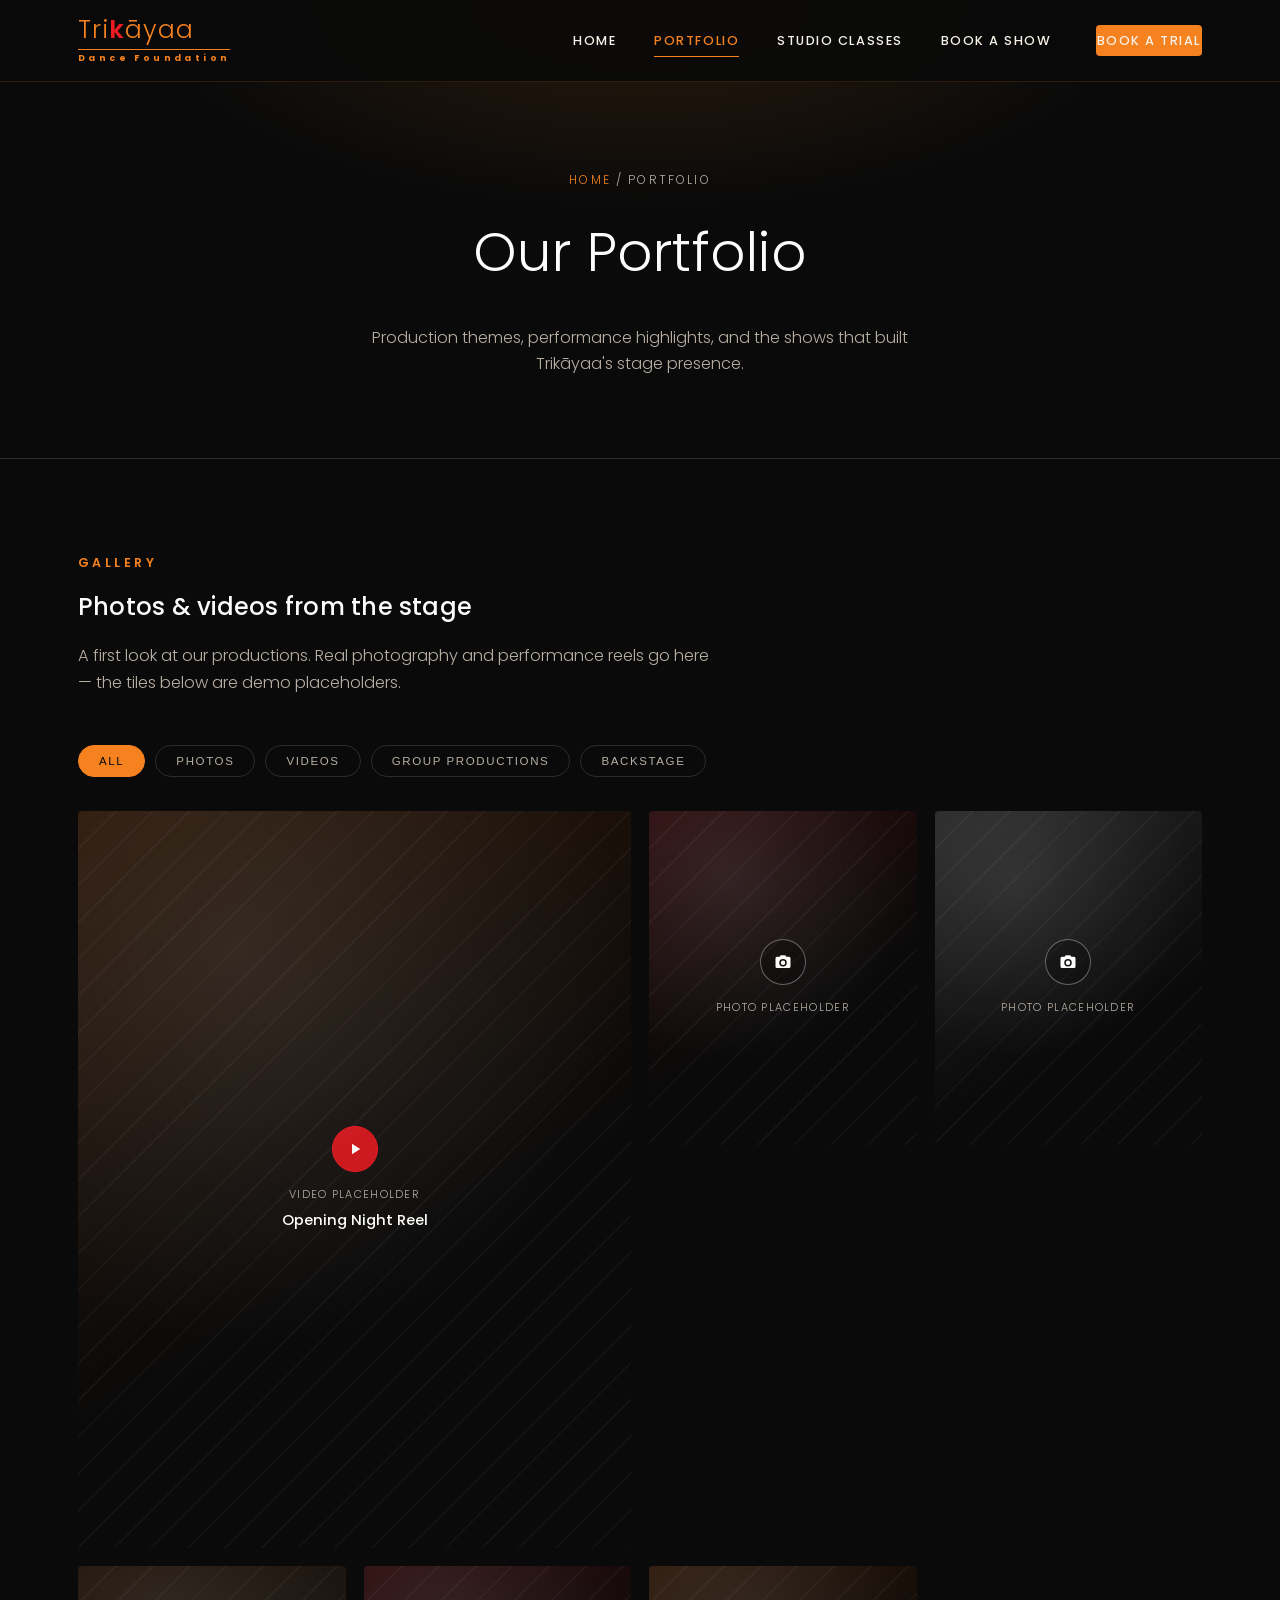
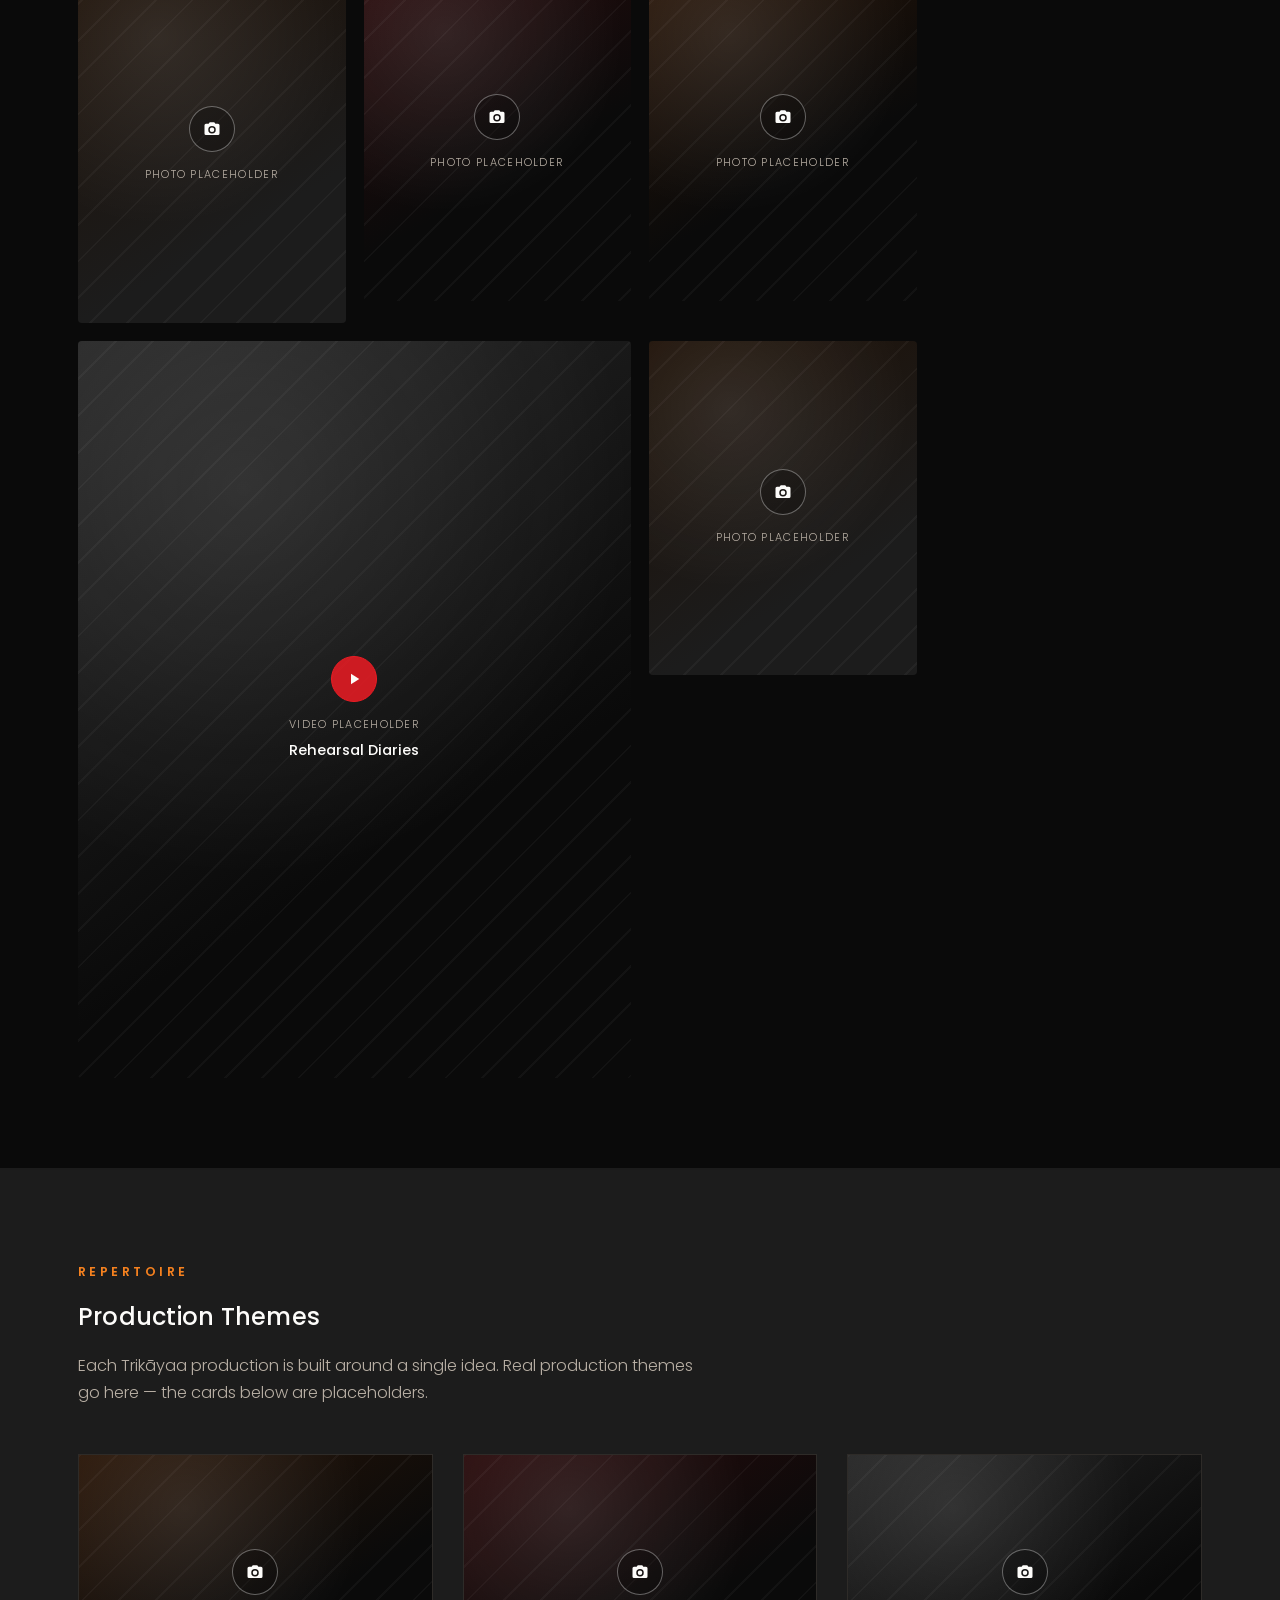
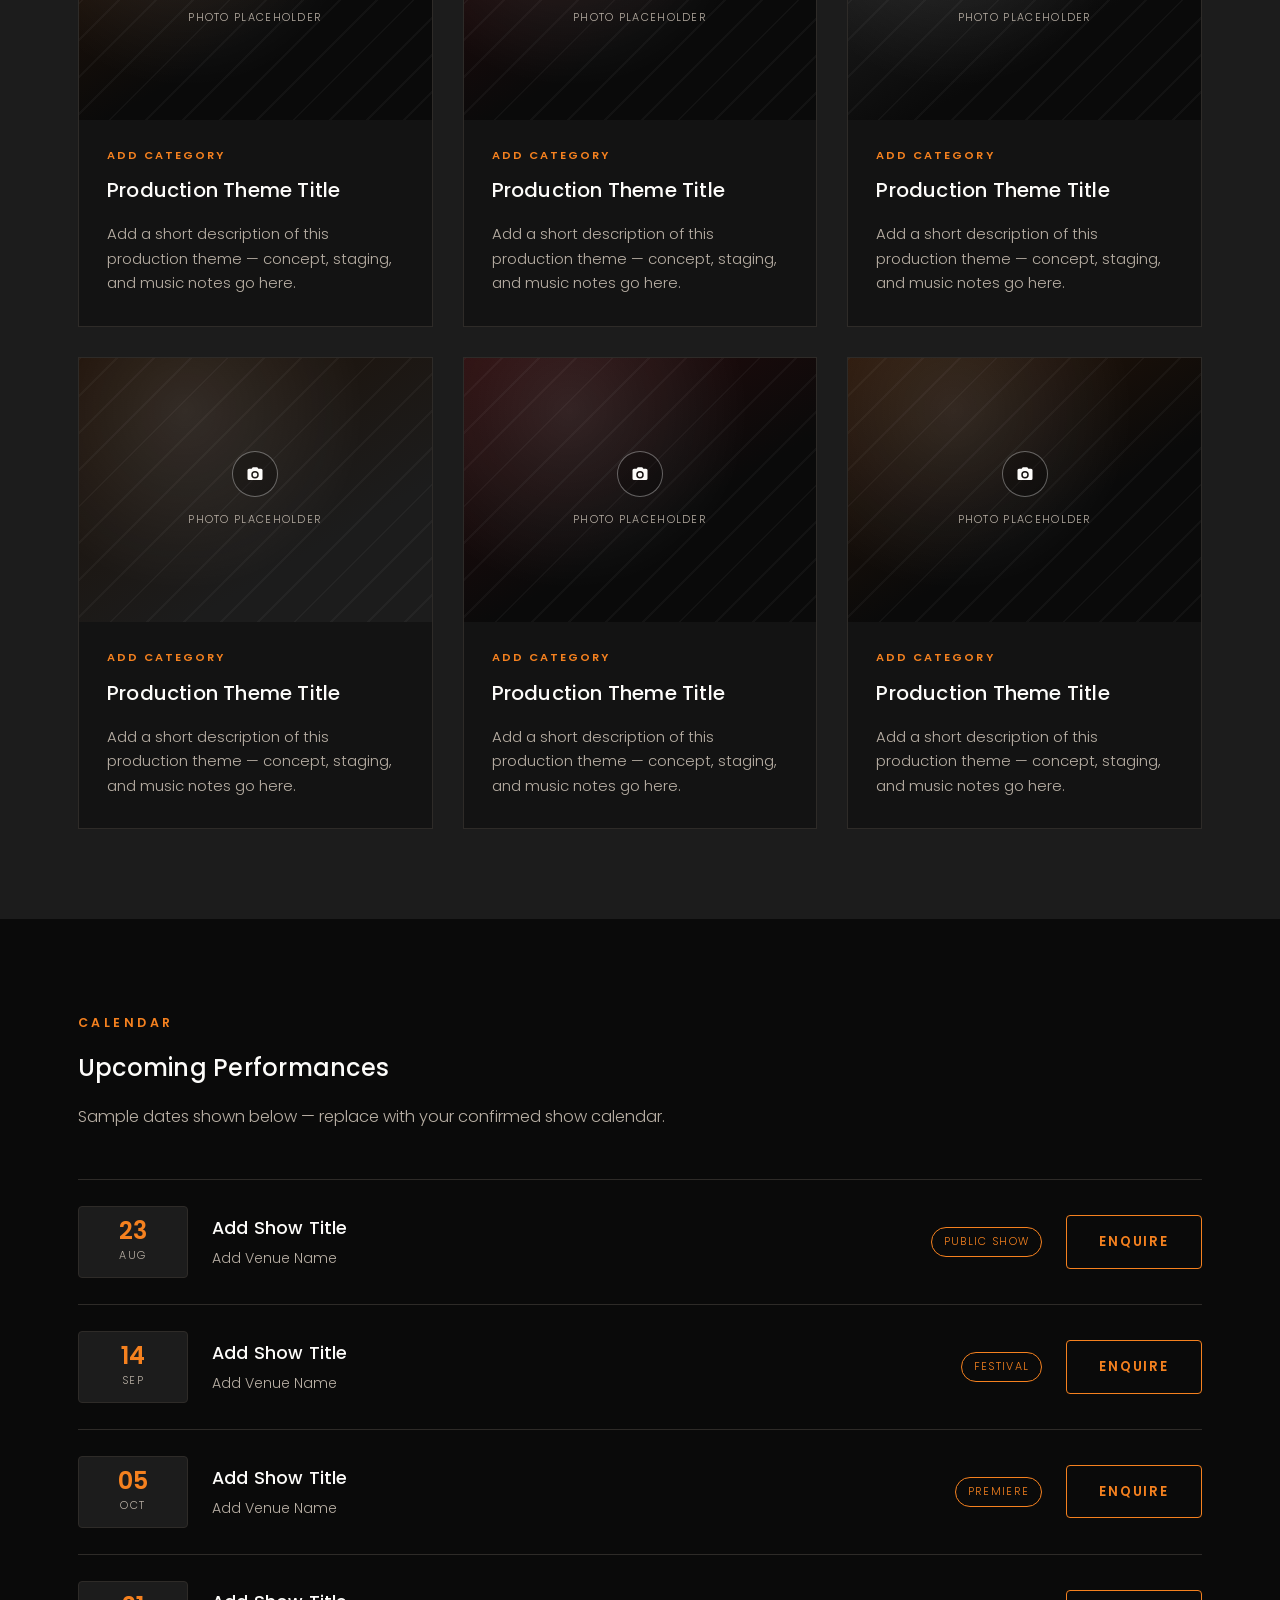
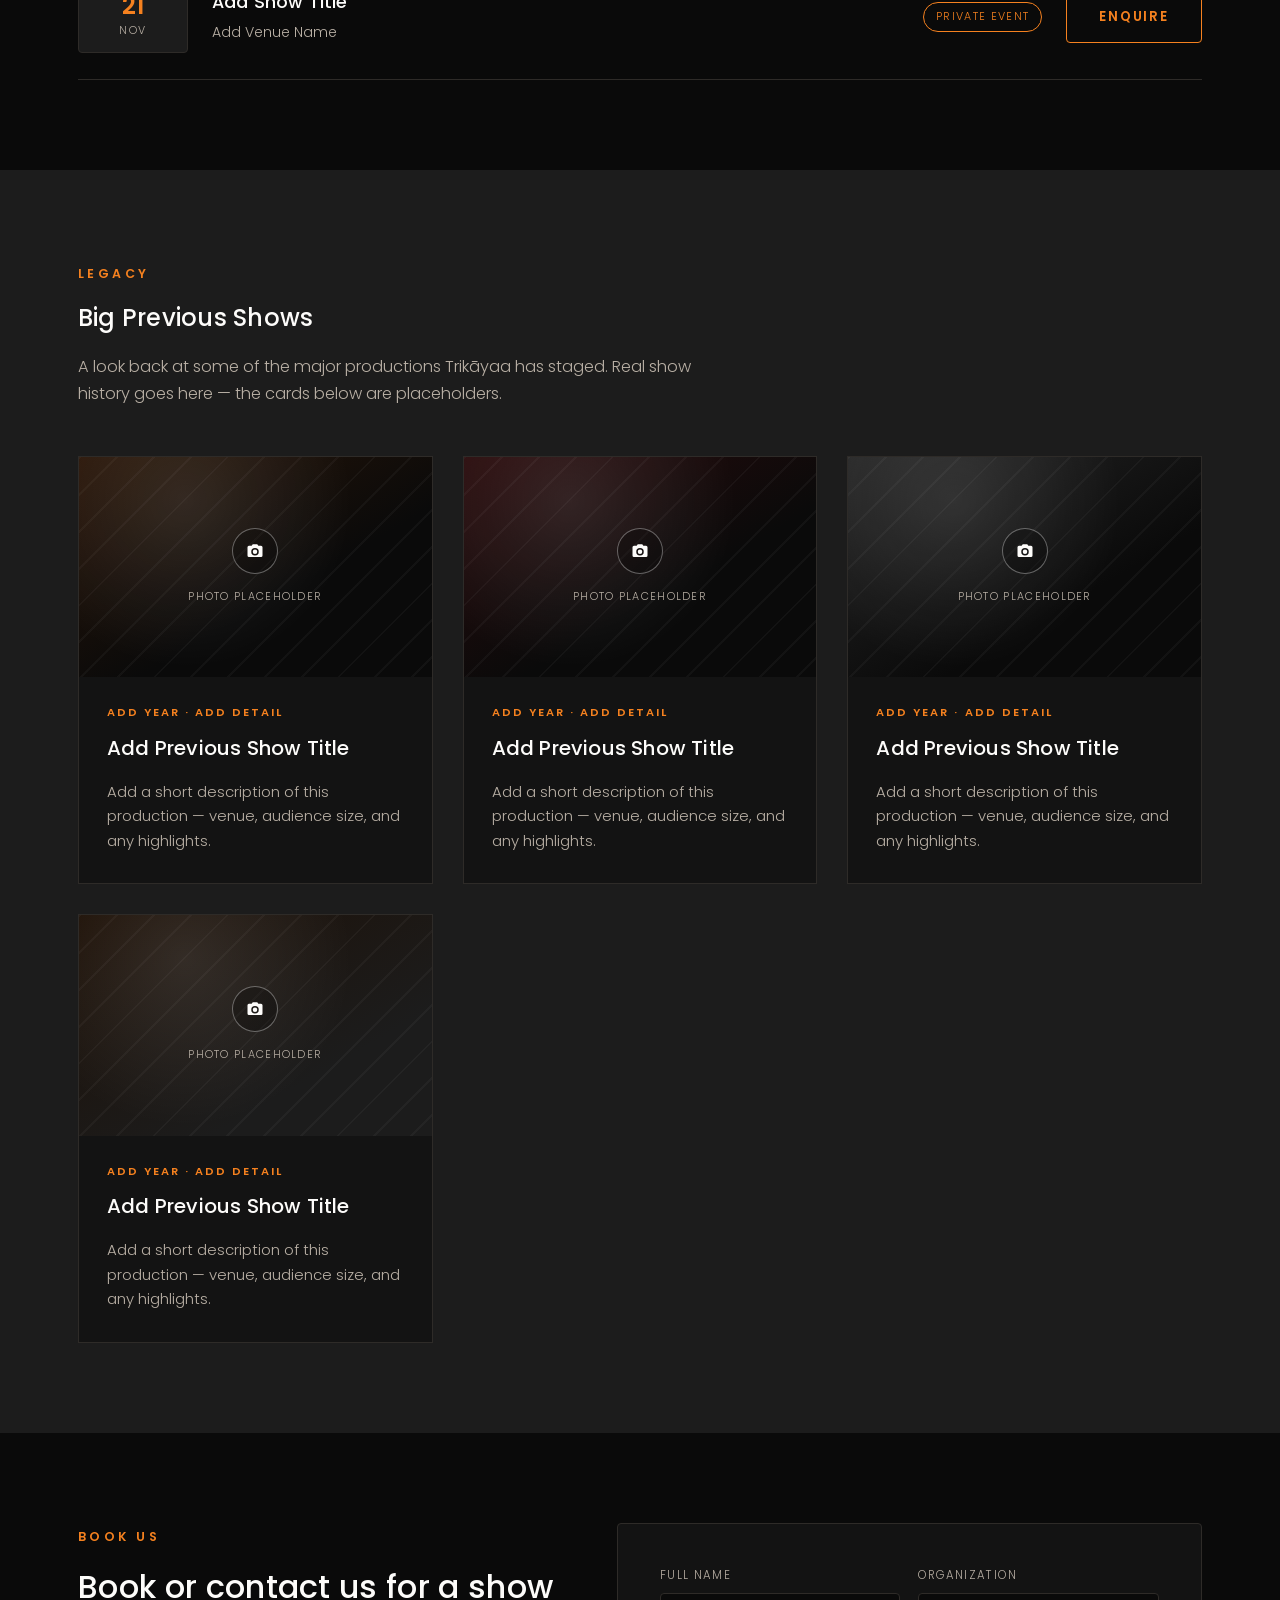
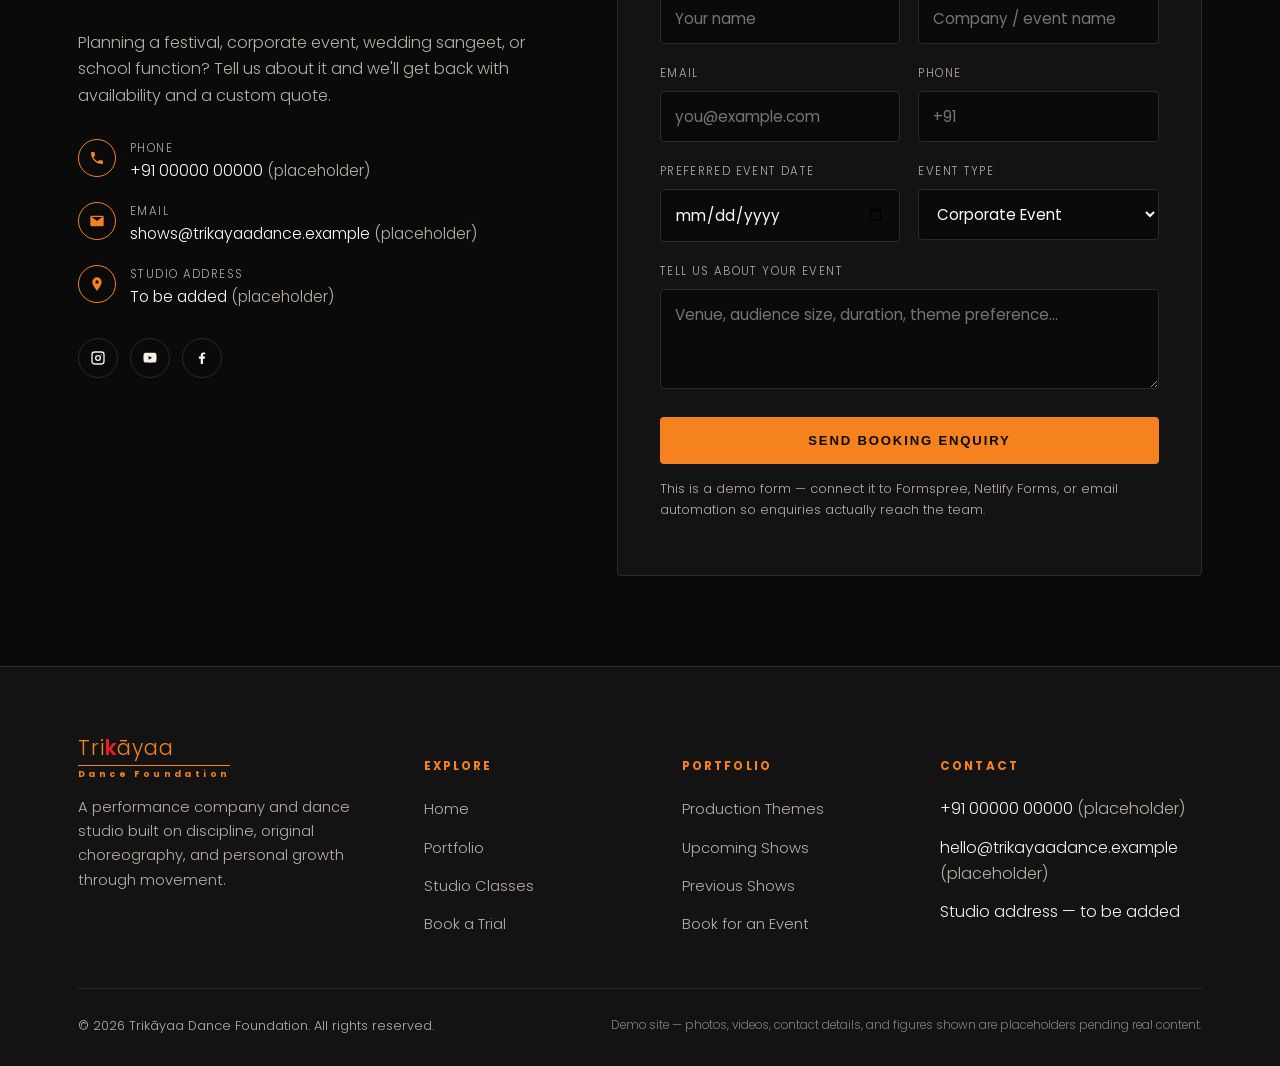
==== portfolio.html @ bf86a916 "Initial commit: Trikayaa Dance Foundation website Static site with Home, Portfolio, and Studio Class" ====
<!DOCTYPE html>
<html lang="en">
<head>
<meta charset="UTF-8">
<meta name="viewport" content="width=device-width, initial-scale=1.0">
<title>Portfolio | Trikāyaa Dance Foundation</title>
<meta name="description" content="Explore Trikāyaa Dance Foundation's production themes, upcoming performances, previous shows, and book us for your next event.">
<link rel="icon" type="image/svg+xml" href="assets/favicon.svg">
<link rel="preconnect" href="https://fonts.googleapis.com">
<link href="https://fonts.googleapis.com/css2?family=Poppins:wght@300;400;500;600;700&display=swap" rel="stylesheet">
<link rel="stylesheet" href="css/style.css">
</head>
<body>

<header class="site-header">
  <div class="container">
    <a href="index.html" class="logo">
      <span class="logo-mark">Tri<b>k</b>āyaa</span>
      <span class="logo-sub">Dance Foundation</span>
    </a>
    <nav class="nav-links">
      <a href="index.html">Home</a>
      <a href="portfolio.html" class="active">Portfolio</a>
      <a href="studio.html">Studio Classes</a>
      <a href="portfolio.html#book-show">Book a Show</a>
      <a href="studio.html#trial" class="btn btn-primary">Book a Trial</a>
    </nav>
    <button class="nav-toggle" aria-label="Toggle menu"><span></span><span></span><span></span></button>
  </div>
</header>

<section class="page-banner">
  <div class="container">
    <div class="breadcrumb"><a href="index.html">Home</a> / Portfolio</div>
    <h1>Our Portfolio</h1>
    <p>Production themes, performance highlights, and the shows that built Trikāyaa's stage presence.</p>
  </div>
</section>

<section class="bg-black" id="gallery">
  <div class="container">
    <div class="section-head reveal">
      <span class="eyebrow">Gallery</span>
      <h2>Photos &amp; videos from the stage</h2>
      <p>A first look at our productions. Real photography and performance reels go here — the tiles below are demo placeholders.</p>
    </div>
    <div class="filter-bar" data-filter-target="#gallery-grid .placeholder">
      <button class="filter-btn active" data-filter="all">All</button>
      <button class="filter-btn" data-filter="photo">Photos</button>
      <button class="filter-btn" data-filter="video">Videos</button>
      <button class="filter-btn" data-filter="group">Group Productions</button>
      <button class="filter-btn" data-filter="backstage">Backstage</button>
    </div>
    <div class="media-grid" id="gallery-grid">
      <div class="placeholder tone-orange wide video" data-category="video" data-lightbox data-title="Opening Night Reel — 2025">
        <div class="ph-content">
          <div class="ph-icon"><svg viewBox="0 0 24 24"><path d="M8 5v14l11-7z"/></svg></div>
          <div class="ph-label">Video Placeholder</div>
          <div class="ph-title">Opening Night Reel</div>
        </div>
      </div>
      <div class="placeholder tone-red" data-category="group" data-lightbox data-title="Ensemble Formation — Group Production">
        <div class="ph-content">
          <div class="ph-icon"><svg viewBox="0 0 24 24"><path d="M9 3l-1.5 2H4a2 2 0 00-2 2v11a2 2 0 002 2h16a2 2 0 002-2V7a2 2 0 00-2-2h-3.5L15 3H9zm3 5a5 5 0 110 10 5 5 0 010-10zm0 2a3 3 0 100 6 3 3 0 000-6z"/></svg></div>
          <div class="ph-label">Photo Placeholder</div>
        </div>
      </div>
      <div class="placeholder tone-charcoal" data-category="photo" data-lightbox data-title="Solo Feature — Varnam Excerpt">
        <div class="ph-content">
          <div class="ph-icon"><svg viewBox="0 0 24 24"><path d="M9 3l-1.5 2H4a2 2 0 00-2 2v11a2 2 0 002 2h16a2 2 0 002-2V7a2 2 0 00-2-2h-3.5L15 3H9zm3 5a5 5 0 110 10 5 5 0 010-10zm0 2a3 3 0 100 6 3 3 0 000-6z"/></svg></div>
          <div class="ph-label">Photo Placeholder</div>
        </div>
      </div>
      <div class="placeholder tone-orange2" data-category="backstage" data-lightbox data-title="Backstage — Costume Fitting">
        <div class="ph-content">
          <div class="ph-icon"><svg viewBox="0 0 24 24"><path d="M9 3l-1.5 2H4a2 2 0 00-2 2v11a2 2 0 002 2h16a2 2 0 002-2V7a2 2 0 00-2-2h-3.5L15 3H9zm3 5a5 5 0 110 10 5 5 0 010-10zm0 2a3 3 0 100 6 3 3 0 000-6z"/></svg></div>
          <div class="ph-label">Photo Placeholder</div>
        </div>
      </div>
      <div class="placeholder tone-red" data-category="photo" data-lightbox data-title="Duet — Jatiswaram Excerpt">
        <div class="ph-content">
          <div class="ph-icon"><svg viewBox="0 0 24 24"><path d="M9 3l-1.5 2H4a2 2 0 00-2 2v11a2 2 0 002 2h16a2 2 0 002-2V7a2 2 0 00-2-2h-3.5L15 3H9zm3 5a5 5 0 110 10 5 5 0 010-10zm0 2a3 3 0 100 6 3 3 0 000-6z"/></svg></div>
          <div class="ph-label">Photo Placeholder</div>
        </div>
      </div>
      <div class="placeholder tone-orange" data-category="group" data-lightbox data-title="Finale — Full Cast">
        <div class="ph-content">
          <div class="ph-icon"><svg viewBox="0 0 24 24"><path d="M9 3l-1.5 2H4a2 2 0 00-2 2v11a2 2 0 002 2h16a2 2 0 002-2V7a2 2 0 00-2-2h-3.5L15 3H9zm3 5a5 5 0 110 10 5 5 0 010-10zm0 2a3 3 0 100 6 3 3 0 000-6z"/></svg></div>
          <div class="ph-label">Photo Placeholder</div>
        </div>
      </div>
      <div class="placeholder tone-charcoal wide video" data-category="video" data-lightbox data-title="Rehearsal Diaries — Behind the Scenes">
        <div class="ph-content">
          <div class="ph-icon"><svg viewBox="0 0 24 24"><path d="M8 5v14l11-7z"/></svg></div>
          <div class="ph-label">Video Placeholder</div>
          <div class="ph-title">Rehearsal Diaries</div>
        </div>
      </div>
      <div class="placeholder tone-orange2" data-category="photo" data-lightbox data-title="Costume Detail — Production Design">
        <div class="ph-content">
          <div class="ph-icon"><svg viewBox="0 0 24 24"><path d="M9 3l-1.5 2H4a2 2 0 00-2 2v11a2 2 0 002 2h16a2 2 0 002-2V7a2 2 0 00-2-2h-3.5L15 3H9zm3 5a5 5 0 110 10 5 5 0 010-10zm0 2a3 3 0 100 6 3 3 0 000-6z"/></svg></div>
          <div class="ph-label">Photo Placeholder</div>
        </div>
      </div>
    </div>
  </div>
</section>

<section class="bg-charcoal" id="themes">
  <div class="container">
    <div class="section-head reveal">
      <span class="eyebrow">Repertoire</span>
      <h2>Production Themes</h2>
      <p>Each Trikāyaa production is built around a single idea. Real production themes go here — the cards below are placeholders.</p>
    </div>
    <div class="card-grid">
      <div class="info-card reveal">
        <div class="placeholder tone-orange"><div class="ph-content"><div class="ph-icon"><svg viewBox="0 0 24 24"><path d="M9 3l-1.5 2H4a2 2 0 00-2 2v11a2 2 0 002 2h16a2 2 0 002-2V7a2 2 0 00-2-2h-3.5L15 3H9zm3 5a5 5 0 110 10 5 5 0 010-10zm0 2a3 3 0 100 6 3 3 0 000-6z"/></svg></div><div class="ph-label">Photo Placeholder</div></div></div>
        <div class="info-body">
          <span class="tag">Add Category</span>
          <h3>Production Theme Title</h3>
          <p>Add a short description of this production theme — concept, staging, and music notes go here.</p>
        </div>
      </div>
      <div class="info-card reveal">
        <div class="placeholder tone-red"><div class="ph-content"><div class="ph-icon"><svg viewBox="0 0 24 24"><path d="M9 3l-1.5 2H4a2 2 0 00-2 2v11a2 2 0 002 2h16a2 2 0 002-2V7a2 2 0 00-2-2h-3.5L15 3H9zm3 5a5 5 0 110 10 5 5 0 010-10zm0 2a3 3 0 100 6 3 3 0 000-6z"/></svg></div><div class="ph-label">Photo Placeholder</div></div></div>
        <div class="info-body">
          <span class="tag">Add Category</span>
          <h3>Production Theme Title</h3>
          <p>Add a short description of this production theme — concept, staging, and music notes go here.</p>
        </div>
      </div>
      <div class="info-card reveal">
        <div class="placeholder tone-charcoal"><div class="ph-content"><div class="ph-icon"><svg viewBox="0 0 24 24"><path d="M9 3l-1.5 2H4a2 2 0 00-2 2v11a2 2 0 002 2h16a2 2 0 002-2V7a2 2 0 00-2-2h-3.5L15 3H9zm3 5a5 5 0 110 10 5 5 0 010-10zm0 2a3 3 0 100 6 3 3 0 000-6z"/></svg></div><div class="ph-label">Photo Placeholder</div></div></div>
        <div class="info-body">
          <span class="tag">Add Category</span>
          <h3>Production Theme Title</h3>
          <p>Add a short description of this production theme — concept, staging, and music notes go here.</p>
        </div>
      </div>
      <div class="info-card reveal">
        <div class="placeholder tone-orange2"><div class="ph-content"><div class="ph-icon"><svg viewBox="0 0 24 24"><path d="M9 3l-1.5 2H4a2 2 0 00-2 2v11a2 2 0 002 2h16a2 2 0 002-2V7a2 2 0 00-2-2h-3.5L15 3H9zm3 5a5 5 0 110 10 5 5 0 010-10zm0 2a3 3 0 100 6 3 3 0 000-6z"/></svg></div><div class="ph-label">Photo Placeholder</div></div></div>
        <div class="info-body">
          <span class="tag">Add Category</span>
          <h3>Production Theme Title</h3>
          <p>Add a short description of this production theme — concept, staging, and music notes go here.</p>
        </div>
      </div>
      <div class="info-card reveal">
        <div class="placeholder tone-red"><div class="ph-content"><div class="ph-icon"><svg viewBox="0 0 24 24"><path d="M9 3l-1.5 2H4a2 2 0 00-2 2v11a2 2 0 002 2h16a2 2 0 002-2V7a2 2 0 00-2-2h-3.5L15 3H9zm3 5a5 5 0 110 10 5 5 0 010-10zm0 2a3 3 0 100 6 3 3 0 000-6z"/></svg></div><div class="ph-label">Photo Placeholder</div></div></div>
        <div class="info-body">
          <span class="tag">Add Category</span>
          <h3>Production Theme Title</h3>
          <p>Add a short description of this production theme — concept, staging, and music notes go here.</p>
        </div>
      </div>
      <div class="info-card reveal">
        <div class="placeholder tone-orange"><div class="ph-content"><div class="ph-icon"><svg viewBox="0 0 24 24"><path d="M9 3l-1.5 2H4a2 2 0 00-2 2v11a2 2 0 002 2h16a2 2 0 002-2V7a2 2 0 00-2-2h-3.5L15 3H9zm3 5a5 5 0 110 10 5 5 0 010-10zm0 2a3 3 0 100 6 3 3 0 000-6z"/></svg></div><div class="ph-label">Photo Placeholder</div></div></div>
        <div class="info-body">
          <span class="tag">Add Category</span>
          <h3>Production Theme Title</h3>
          <p>Add a short description of this production theme — concept, staging, and music notes go here.</p>
        </div>
      </div>
    </div>
  </div>
</section>

<section class="bg-black" id="upcoming">
  <div class="container">
    <div class="section-head reveal">
      <span class="eyebrow">Calendar</span>
      <h2>Upcoming Performances</h2>
      <p>Sample dates shown below — replace with your confirmed show calendar.</p>
    </div>
    <div class="show-list reveal">
      <div class="show-row">
        <div class="date-block"><div class="day">23</div><div class="mon">Aug</div></div>
        <div>
          <h4>Add Show Title</h4>
          <div class="venue">Add Venue Name</div>
        </div>
        <span class="tag-pill">Public Show</span>
        <a href="#book-show" class="btn btn-outline">Enquire</a>
      </div>
      <div class="show-row">
        <div class="date-block"><div class="day">14</div><div class="mon">Sep</div></div>
        <div>
          <h4>Add Show Title</h4>
          <div class="venue">Add Venue Name</div>
        </div>
        <span class="tag-pill">Festival</span>
        <a href="#book-show" class="btn btn-outline">Enquire</a>
      </div>
      <div class="show-row">
        <div class="date-block"><div class="day">05</div><div class="mon">Oct</div></div>
        <div>
          <h4>Add Show Title</h4>
          <div class="venue">Add Venue Name</div>
        </div>
        <span class="tag-pill">Premiere</span>
        <a href="#book-show" class="btn btn-outline">Enquire</a>
      </div>
      <div class="show-row">
        <div class="date-block"><div class="day">21</div><div class="mon">Nov</div></div>
        <div>
          <h4>Add Show Title</h4>
          <div class="venue">Add Venue Name</div>
        </div>
        <span class="tag-pill">Private Event</span>
        <a href="#book-show" class="btn btn-outline">Enquire</a>
      </div>
    </div>
  </div>
</section>

<section class="bg-charcoal" id="previous">
  <div class="container">
    <div class="section-head reveal">
      <span class="eyebrow">Legacy</span>
      <h2>Big Previous Shows</h2>
      <p>A look back at some of the major productions Trikāyaa has staged. Real show history goes here — the cards below are placeholders.</p>
    </div>
    <div class="card-grid">
      <div class="info-card reveal">
        <div class="placeholder tone-orange wide" style="aspect-ratio:16/10;"><div class="ph-content"><div class="ph-icon"><svg viewBox="0 0 24 24"><path d="M9 3l-1.5 2H4a2 2 0 00-2 2v11a2 2 0 002 2h16a2 2 0 002-2V7a2 2 0 00-2-2h-3.5L15 3H9zm3 5a5 5 0 110 10 5 5 0 010-10zm0 2a3 3 0 100 6 3 3 0 000-6z"/></svg></div><div class="ph-label">Photo Placeholder</div></div></div>
        <div class="info-body">
          <span class="tag">Add Year · Add Detail</span>
          <h3>Add Previous Show Title</h3>
          <p>Add a short description of this production — venue, audience size, and any highlights.</p>
        </div>
      </div>
      <div class="info-card reveal">
        <div class="placeholder tone-red wide" style="aspect-ratio:16/10;"><div class="ph-content"><div class="ph-icon"><svg viewBox="0 0 24 24"><path d="M9 3l-1.5 2H4a2 2 0 00-2 2v11a2 2 0 002 2h16a2 2 0 002-2V7a2 2 0 00-2-2h-3.5L15 3H9zm3 5a5 5 0 110 10 5 5 0 010-10zm0 2a3 3 0 100 6 3 3 0 000-6z"/></svg></div><div class="ph-label">Photo Placeholder</div></div></div>
        <div class="info-body">
          <span class="tag">Add Year · Add Detail</span>
          <h3>Add Previous Show Title</h3>
          <p>Add a short description of this production — venue, audience size, and any highlights.</p>
        </div>
      </div>
      <div class="info-card reveal">
        <div class="placeholder tone-charcoal wide" style="aspect-ratio:16/10;"><div class="ph-content"><div class="ph-icon"><svg viewBox="0 0 24 24"><path d="M9 3l-1.5 2H4a2 2 0 00-2 2v11a2 2 0 002 2h16a2 2 0 002-2V7a2 2 0 00-2-2h-3.5L15 3H9zm3 5a5 5 0 110 10 5 5 0 010-10zm0 2a3 3 0 100 6 3 3 0 000-6z"/></svg></div><div class="ph-label">Photo Placeholder</div></div></div>
        <div class="info-body">
          <span class="tag">Add Year · Add Detail</span>
          <h3>Add Previous Show Title</h3>
          <p>Add a short description of this production — venue, audience size, and any highlights.</p>
        </div>
      </div>
      <div class="info-card reveal">
        <div class="placeholder tone-orange2 wide" style="aspect-ratio:16/10;"><div class="ph-content"><div class="ph-icon"><svg viewBox="0 0 24 24"><path d="M9 3l-1.5 2H4a2 2 0 00-2 2v11a2 2 0 002 2h16a2 2 0 002-2V7a2 2 0 00-2-2h-3.5L15 3H9zm3 5a5 5 0 110 10 5 5 0 010-10zm0 2a3 3 0 100 6 3 3 0 000-6z"/></svg></div><div class="ph-label">Photo Placeholder</div></div></div>
        <div class="info-body">
          <span class="tag">Add Year · Add Detail</span>
          <h3>Add Previous Show Title</h3>
          <p>Add a short description of this production — venue, audience size, and any highlights.</p>
        </div>
      </div>
    </div>
  </div>
</section>

<section class="bg-black" id="book-show">
  <div class="container">
    <div class="book-wrap">
      <div class="book-info reveal">
        <span class="eyebrow">Book Us</span>
        <h2>Book or contact us for a show</h2>
        <p class="muted">Planning a festival, corporate event, wedding sangeet, or school function? Tell us about it and we'll get back with availability and a custom quote.</p>
        <div class="contact-list">
          <div class="row">
            <div class="ic"><svg viewBox="0 0 24 24"><path d="M6.6 10.8c1.4 2.8 3.8 5.2 6.6 6.6l2.2-2.2c.3-.3.7-.4 1-.2 1.1.4 2.3.6 3.6.6.6 0 1 .4 1 1V20c0 .6-.4 1-1 1C10.6 21 3 13.4 3 4c0-.6.4-1 1-1h3.5c.6 0 1 .4 1 1 0 1.3.2 2.5.6 3.6.1.4 0 .8-.2 1l-2.3 2.2z"/></svg></div>
            <div><div class="label">Phone</div><div class="val">+91 00000 00000 <span class="muted">(placeholder)</span></div></div>
          </div>
          <div class="row">
            <div class="ic"><svg viewBox="0 0 24 24"><path d="M2 6a2 2 0 012-2h16a2 2 0 012 2v12a2 2 0 01-2 2H4a2 2 0 01-2-2V6zm2 0l8 6 8-6"/></svg></div>
            <div><div class="label">Email</div><div class="val">shows@trikayaadance.example <span class="muted">(placeholder)</span></div></div>
          </div>
          <div class="row">
            <div class="ic"><svg viewBox="0 0 24 24"><path d="M12 2a7 7 0 00-7 7c0 5.25 7 13 7 13s7-7.75 7-13a7 7 0 00-7-7zm0 9.5A2.5 2.5 0 1112 6.5a2.5 2.5 0 010 5z"/></svg></div>
            <div><div class="label">Studio Address</div><div class="val">To be added <span class="muted">(placeholder)</span></div></div>
          </div>
        </div>
        <div class="social-row">
          <a href="#" aria-label="Instagram"><svg viewBox="0 0 24 24"><path d="M7 2h10a5 5 0 015 5v10a5 5 0 01-5 5H7a5 5 0 01-5-5V7a5 5 0 015-5zm0 2a3 3 0 00-3 3v10a3 3 0 003 3h10a3 3 0 003-3V7a3 3 0 00-3-3H7zm5 3.5a4.5 4.5 0 110 9 4.5 4.5 0 010-9zm0 2a2.5 2.5 0 100 5 2.5 2.5 0 000-5zm4.8-3.2a1 1 0 110 2 1 1 0 010-2z"/></svg></a>
          <a href="#" aria-label="YouTube"><svg viewBox="0 0 24 24"><path d="M21.6 7.2s-.2-1.5-.8-2.1c-.8-.8-1.7-.8-2.1-.9C15.9 4 12 4 12 4s-3.9 0-6.7.2c-.4 0-1.3.1-2.1.9-.6.6-.8 2.1-.8 2.1S2.2 9 2.2 10.7v1.6c0 1.8.2 3.5.2 3.5s.2 1.5.8 2.1c.8.8 1.8.8 2.3.9 1.7.1 6.5.2 6.5.2s3.9 0 6.7-.2c.4 0 1.3-.1 2.1-.9.6-.6.8-2.1.8-2.1s.2-1.7.2-3.5v-1.6c0-1.7-.2-3.5-.2-3.5zM9.9 14.6V8.9l5.4 2.9-5.4 2.8z"/></svg></a>
          <a href="#" aria-label="Facebook"><svg viewBox="0 0 24 24"><path d="M13.5 21v-8h2.7l.4-3.1h-3.1V8c0-.9.25-1.5 1.55-1.5H16.7V3.7C16.4 3.66 15.4 3.57 14.2 3.57c-2.4 0-4.1 1.47-4.1 4.17v2.15H7.4v3.1h2.7V21h3.4z"/></svg></a>
        </div>
      </div>
      <div class="form-panel reveal">
        <form data-demo-form>
          <div class="form-row">
            <div class="field"><label for="p-name">Full Name</label><input id="p-name" name="name" type="text" required placeholder="Your name"></div>
            <div class="field"><label for="p-org">Organization</label><input id="p-org" name="org" type="text" placeholder="Company / event name"></div>
          </div>
          <div class="form-row">
            <div class="field"><label for="p-email">Email</label><input id="p-email" name="email" type="email" required placeholder="you@example.com"></div>
            <div class="field"><label for="p-phone">Phone</label><input id="p-phone" name="phone" type="tel" required placeholder="+91"></div>
          </div>
          <div class="form-row">
            <div class="field"><label for="p-date">Preferred Event Date</label><input id="p-date" name="event_date" type="date"></div>
            <div class="field">
              <label for="p-type">Event Type</label>
              <select id="p-type" name="event_type">
                <option>Corporate Event</option>
                <option>Wedding / Sangeet</option>
                <option>Festival</option>
                <option>School / College Function</option>
                <option>Other</option>
              </select>
            </div>
          </div>
          <div class="field">
            <label for="p-message">Tell us about your event</label>
            <textarea id="p-message" name="message" placeholder="Venue, audience size, duration, theme preference..."></textarea>
          </div>
          <button type="submit" class="btn btn-primary btn-block">Send Booking Enquiry</button>
          <p class="form-note">This is a demo form — connect it to Formspree, Netlify Forms, or email automation so enquiries actually reach the team.</p>
          <div class="form-success"></div>
        </form>
      </div>
    </div>
  </div>
</section>

<footer>
  <div class="container">
    <div class="footer-grid">
      <div>
        <a href="index.html" class="logo">
          <span class="logo-mark">Tri<b>k</b>āyaa</span>
          <span class="logo-sub">Dance Foundation</span>
        </a>
        <p>A performance company and dance studio built on discipline, original choreography, and personal growth through movement.</p>
      </div>
      <div class="footer-col">
        <h5>Explore</h5>
        <ul>
          <li><a href="index.html">Home</a></li>
          <li><a href="portfolio.html">Portfolio</a></li>
          <li><a href="studio.html">Studio Classes</a></li>
          <li><a href="studio.html#trial">Book a Trial</a></li>
        </ul>
      </div>
      <div class="footer-col">
        <h5>Portfolio</h5>
        <ul>
          <li><a href="portfolio.html#themes">Production Themes</a></li>
          <li><a href="portfolio.html#upcoming">Upcoming Shows</a></li>
          <li><a href="portfolio.html#previous">Previous Shows</a></li>
          <li><a href="portfolio.html#book-show">Book for an Event</a></li>
        </ul>
      </div>
      <div class="footer-col">
        <h5>Contact</h5>
        <ul>
          <li>+91 00000 00000 <span class="muted">(placeholder)</span></li>
          <li>hello@trikayaadance.example <span class="muted">(placeholder)</span></li>
          <li>Studio address — to be added</li>
        </ul>
      </div>
    </div>
    <div class="footer-bottom">
      <span>© 2026 Trikāyaa Dance Foundation. All rights reserved.</span>
      <span class="disclaimer">Demo site — photos, videos, contact details, and figures shown are placeholders pending real content.</span>
    </div>
  </div>
</footer>

<div class="lightbox" id="lightbox">
  <div class="lightbox-card">
    <button class="lightbox-close" data-lightbox-close>&times;</button>
    <div class="ph-icon-lg"><svg viewBox="0 0 24 24"><path d="M9 3l-1.5 2H4a2 2 0 00-2 2v11a2 2 0 002 2h16a2 2 0 002-2V7a2 2 0 00-2-2h-3.5L15 3H9zm3 5a5 5 0 110 10 5 5 0 010-10zm0 2a3 3 0 100 6 3 3 0 000-6z"/></svg></div>
    <h3 id="lightbox-title">Media Placeholder</h3>
    <p id="lightbox-body" class="muted"></p>
  </div>
</div>

<script src="js/main.js"></script>
</body>
</html>
---- css/style.css ----
/* ==========================================================================
   Trikayaa Dance Foundation — stylesheet
   Brand colors sampled from the foundation's logo artwork.
   ========================================================================== */

:root {
  --black: #0a0a0a;
  --black-soft: #131313;
  --charcoal: #1c1c1c;
  --charcoal-light: #262626;
  --line: #2e2b28;
  --orange: #f5811f;
  --orange-light: #ff9e4d;
  --red: #ed1c24;
  --cream: #f7f1e8;
  --white: #fdfcfa;
  --muted: #b8afa4;

  --font-display: 'Poppins', 'Segoe UI', sans-serif;
  --font-body: 'Poppins', 'Segoe UI', sans-serif;

  --container: 1180px;
  --radius: 4px;
}

* { box-sizing: border-box; }

html { scroll-behavior: smooth; }

body {
  margin: 0;
  background: var(--black);
  color: var(--cream);
  font-family: var(--font-body);
  font-weight: 300;
  line-height: 1.65;
  -webkit-font-smoothing: antialiased;
}

img { max-width: 100%; display: block; }

a { color: inherit; text-decoration: none; }

.container {
  max-width: var(--container);
  margin: 0 auto;
  padding: 0 28px;
}

h1, h2, h3, h4 {
  font-family: var(--font-display);
  font-weight: 500;
  margin: 0 0 .5em;
  color: var(--white);
  letter-spacing: .01em;
}

.eyebrow {
  display: inline-block;
  font-size: .78rem;
  letter-spacing: .28em;
  text-transform: uppercase;
  color: var(--orange);
  font-weight: 600;
  margin-bottom: 14px;
}

.section-head {
  max-width: 640px;
  margin: 0 0 48px;
}
.section-head.center { margin-left: auto; margin-right: auto; text-align: center; }
.section-head p { color: var(--muted); font-size: 1.02rem; }

section { padding: 90px 0; }
.section-tight { padding: 60px 0; }

.bg-charcoal { background: var(--charcoal); }
.bg-black { background: var(--black); }
.bg-cream { background: var(--cream); color: var(--black-soft); }
.bg-cream h1, .bg-cream h2, .bg-cream h3, .bg-cream h4 { color: var(--black-soft); }
.bg-cream .muted { color: #6b6157; }

.muted { color: var(--muted); }

/* ---------- Buttons ---------- */
.btn {
  display: inline-flex;
  align-items: center;
  gap: 10px;
  padding: 15px 32px;
  border-radius: var(--radius);
  font-size: .82rem;
  font-weight: 600;
  letter-spacing: .14em;
  text-transform: uppercase;
  border: 1px solid transparent;
  cursor: pointer;
  transition: all .25s ease;
  white-space: nowrap;
}
.btn-primary { background: var(--orange); color: var(--black); }
.btn-primary:hover { background: var(--orange-light); transform: translateY(-2px); }
.btn-outline { border-color: var(--orange); color: var(--orange); background: transparent; }
.btn-outline:hover { background: var(--orange); color: var(--black); transform: translateY(-2px); }
.btn-outline.on-light { border-color: var(--black-soft); color: var(--black-soft); }
.btn-outline.on-light:hover { background: var(--black-soft); color: var(--white); }
.btn-red { background: var(--red); color: var(--white); }
.btn-red:hover { background: #ff3b42; transform: translateY(-2px); }
.btn-block { width: 100%; justify-content: center; }
.btn[disabled] { opacity: .55; cursor: not-allowed; transform: none !important; }

/* ---------- Logo ---------- */
.logo { display: inline-flex; flex-direction: column; line-height: 1; }
.logo .logo-mark {
  font-family: var(--font-display);
  font-weight: 300;
  font-size: 1.55rem;
  letter-spacing: .04em;
  color: var(--orange);
}
.logo .logo-mark b { color: var(--red); font-weight: 600; }
.logo .logo-sub {
  margin-top: 6px;
  font-size: .56rem;
  font-weight: 700;
  letter-spacing: .38em;
  color: var(--orange);
  border-top: 1px solid var(--orange);
  padding-top: 4px;
}
footer .logo .logo-mark { font-size: 1.3rem; }

/* ---------- Header ---------- */
.site-header {
  position: fixed;
  top: 0; left: 0; right: 0;
  z-index: 100;
  padding: 18px 0;
  background: rgba(10,10,10,.94);
  border-bottom: 1px solid rgba(245,129,31,.15);
  transition: background .3s ease;
}
.site-header .container { display: flex; align-items: center; justify-content: space-between; }

.nav-links { display: flex; align-items: center; gap: 38px; }
.nav-links a {
  font-size: .8rem;
  letter-spacing: .12em;
  text-transform: uppercase;
  font-weight: 500;
  color: var(--cream);
  position: relative;
  padding: 4px 0;
}
.nav-links a::after {
  content: '';
  position: absolute; left: 0; bottom: -2px;
  width: 0; height: 1px;
  background: var(--orange);
  transition: width .25s ease;
}
.nav-links a:hover::after, .nav-links a.active::after { width: 100%; }
.nav-links a.active { color: var(--orange); }
.nav-links .btn { margin-left: 6px; }

.nav-toggle {
  display: none;
  flex-direction: column;
  gap: 5px;
  background: none;
  border: none;
  cursor: pointer;
  padding: 6px;
}
.nav-toggle span { width: 24px; height: 2px; background: var(--orange); display: block; }

/* ---------- Hero ---------- */
.hero {
  position: relative;
  min-height: 100vh;
  display: flex;
  align-items: center;
  overflow: hidden;
  background:
    radial-gradient(ellipse 60% 50% at 50% 0%, rgba(245,129,31,.16), transparent 60%),
    radial-gradient(ellipse 50% 40% at 85% 100%, rgba(237,28,36,.14), transparent 60%),
    var(--black);
}
.hero::before {
  content: '';
  position: absolute; inset: 0;
  background-image:
    linear-gradient(rgba(245,129,31,.05) 1px, transparent 1px),
    linear-gradient(90deg, rgba(245,129,31,.05) 1px, transparent 1px);
  background-size: 46px 46px;
  mask-image: radial-gradient(ellipse 70% 60% at 50% 40%, black, transparent 75%);
  pointer-events: none;
}
.hero-inner { position: relative; z-index: 2; padding-top: 90px; text-align: center; margin: 0 auto; }
.hero .eyebrow { letter-spacing: .4em; }
.hero h1 {
  font-size: clamp(2.6rem, 6vw, 5rem);
  font-weight: 300;
  letter-spacing: .02em;
  margin-bottom: .3em;
}
.hero h1 b { color: var(--red); font-weight: 600; }
.hero h1 .accent { color: var(--orange); }
.hero-sub {
  max-width: 620px;
  margin: 0 auto 40px;
  font-size: 1.12rem;
  color: var(--muted);
}
.hero-cta { display: flex; gap: 18px; justify-content: center; flex-wrap: wrap; margin-bottom: 70px; }
.hero-stats {
  display: grid;
  grid-template-columns: repeat(4, 1fr);
  max-width: 820px;
  margin: 0 auto;
  border-top: 1px solid var(--line);
  padding-top: 34px;
}
.hero-stats div { text-align: center; }
.hero-stats .num { font-size: 2rem; font-family: var(--font-display); color: var(--orange); font-weight: 600; }
.hero-stats .label { font-size: .72rem; letter-spacing: .16em; text-transform: uppercase; color: var(--muted); margin-top: 4px; }

.page-banner {
  position: relative;
  padding: 170px 0 80px;
  text-align: center;
  background:
    radial-gradient(ellipse 60% 70% at 50% 0%, rgba(245,129,31,.14), transparent 65%),
    var(--black);
  border-bottom: 1px solid var(--line);
}
.page-banner h1 { font-size: clamp(2.2rem, 4.4vw, 3.4rem); font-weight: 300; }
.page-banner p { max-width: 560px; margin: 0 auto; color: var(--muted); }
.breadcrumb { font-size: .75rem; letter-spacing: .18em; text-transform: uppercase; color: var(--muted); margin-bottom: 18px; }
.breadcrumb a { color: var(--orange); }

/* ---------- Pillars (home) ---------- */
.pillars { display: grid; grid-template-columns: 1fr 1fr; gap: 30px; }
.pillar-card {
  position: relative;
  border: 1px solid var(--line);
  background: var(--black-soft);
  padding: 40px 36px;
  display: flex;
  flex-direction: column;
  gap: 18px;
  transition: border-color .25s ease, transform .25s ease;
}
.pillar-card:hover { border-color: var(--orange); transform: translateY(-4px); }
.pillar-card .tag { color: var(--orange); font-size: .75rem; letter-spacing: .22em; text-transform: uppercase; font-weight: 600; }
.pillar-card h3 { font-size: 1.7rem; }
.pillar-card p { color: var(--muted); flex-grow: 1; }
.pillar-thumb { aspect-ratio: 16/10; margin-bottom: 6px; }

/* ---------- Feature grid ---------- */
.feature-grid { display: grid; grid-template-columns: repeat(3, 1fr); gap: 34px; }
.feature-item { text-align: center; padding: 0 10px; }
.feature-icon {
  width: 62px; height: 62px; margin: 0 auto 20px;
  border: 1px solid var(--orange);
  border-radius: 50%;
  display: flex; align-items: center; justify-content: center;
}
.feature-icon svg { width: 26px; height: 26px; }
.feature-item h4 { font-size: 1.1rem; }
.feature-item p { color: var(--muted); font-size: .95rem; }

/* ---------- Placeholder media tiles ---------- */
.placeholder {
  position: relative;
  overflow: hidden;
  border-radius: var(--radius);
  display: flex;
  align-items: center;
  justify-content: center;
  aspect-ratio: 4/5;
  cursor: pointer;
  isolation: isolate;
}
.placeholder::before {
  content: '';
  position: absolute; inset: 0;
  background:
    radial-gradient(circle at 30% 20%, rgba(255,255,255,.10), transparent 55%),
    repeating-linear-gradient(135deg, rgba(255,255,255,.035) 0 2px, transparent 2px 26px);
  z-index: 1;
}
.placeholder::after {
  content: '';
  position: absolute;
  width: 220%; height: 220%;
  border: 1px solid rgba(255,255,255,.08);
  border-radius: 50%;
  z-index: 1;
}
.placeholder.tone-orange { background: linear-gradient(150deg, #2a1608, var(--black) 60%); }
.placeholder.tone-red { background: linear-gradient(150deg, #2a0b0c, var(--black) 60%); }
.placeholder.tone-charcoal { background: linear-gradient(150deg, var(--charcoal-light), var(--black) 65%); }
.placeholder.tone-orange2 { background: linear-gradient(150deg, #1d1006, var(--charcoal) 70%); }

.placeholder .ph-content {
  position: relative; z-index: 2;
  text-align: center;
  padding: 18px;
}
.placeholder .ph-icon {
  width: 46px; height: 46px; margin: 0 auto 14px;
  border: 1px solid rgba(255,255,255,.35);
  border-radius: 50%;
  display: flex; align-items: center; justify-content: center;
  background: rgba(0,0,0,.25);
  transition: transform .25s ease, background .25s ease;
}
.placeholder:hover .ph-icon { transform: scale(1.1); background: var(--orange); border-color: var(--orange); }
.placeholder .ph-icon svg { width: 18px; height: 18px; fill: var(--white); }
.placeholder .ph-label {
  font-size: .68rem;
  letter-spacing: .12em;
  text-transform: uppercase;
  color: var(--muted);
}
.placeholder .ph-title {
  font-size: .92rem;
  color: var(--white);
  margin-top: 4px;
  font-weight: 500;
}
.placeholder.video .ph-icon { background: rgba(237,28,36,.85); border-color: var(--red); }
.placeholder.video:hover .ph-icon { background: var(--red); }

.media-grid {
  display: grid;
  grid-template-columns: repeat(4, 1fr);
  gap: 18px;
}
.media-grid .placeholder:nth-child(3n+1) { aspect-ratio: 3/4; }
.media-grid .wide { grid-column: span 2; aspect-ratio: 16/10; }

.filter-bar { display: flex; gap: 10px; flex-wrap: wrap; margin-bottom: 34px; }
.filter-btn {
  padding: 9px 20px;
  border: 1px solid var(--line);
  background: transparent;
  color: var(--muted);
  font-size: .72rem;
  letter-spacing: .14em;
  text-transform: uppercase;
  border-radius: 999px;
  cursor: pointer;
  transition: all .2s ease;
}
.filter-btn:hover { border-color: var(--orange); color: var(--orange); }
.filter-btn.active { background: var(--orange); border-color: var(--orange); color: var(--black); }

/* ---------- Cards (themes / classes / shows) ---------- */
.card-grid { display: grid; grid-template-columns: repeat(3, 1fr); gap: 30px; }
.card-grid.two { grid-template-columns: repeat(2, 1fr); }
.info-card {
  border: 1px solid var(--line);
  background: var(--black-soft);
  overflow: hidden;
  transition: border-color .25s ease, transform .25s ease;
}
.info-card:hover { border-color: var(--orange); transform: translateY(-4px); }
.info-card .placeholder { aspect-ratio: 4/3; border-radius: 0; }
.info-card .info-body { padding: 26px 28px 30px; }
.info-card .info-body .tag { display:block; color: var(--orange); font-size: .7rem; letter-spacing: .18em; text-transform: uppercase; margin-bottom: 10px; font-weight: 600; }
.info-card h3 { font-size: 1.25rem; margin-bottom: 10px; }
.info-card p { color: var(--muted); font-size: .93rem; margin-bottom: 0; }
.info-card .meta { display:flex; gap: 14px; margin-top: 16px; font-size: .78rem; color: var(--muted); flex-wrap: wrap; }
.info-card .meta span { display:flex; align-items:center; gap:6px; }

/* ---------- Timeline (upcoming performances) ---------- */
.show-list { border-top: 1px solid var(--line); }
.show-row {
  display: grid;
  grid-template-columns: 110px 1fr auto auto;
  align-items: center;
  gap: 24px;
  padding: 26px 0;
  border-bottom: 1px solid var(--line);
}
.show-row .date-block {
  background: var(--charcoal);
  border: 1px solid var(--line);
  text-align: center;
  padding: 12px 8px;
  border-radius: var(--radius);
}
.show-row .date-block .day { font-size: 1.5rem; font-family: var(--font-display); color: var(--orange); font-weight: 600; line-height: 1; }
.show-row .date-block .mon { font-size: .68rem; letter-spacing: .14em; text-transform: uppercase; color: var(--muted); margin-top: 4px; }
.show-row h4 { margin-bottom: 4px; font-size: 1.1rem; }
.show-row .venue { color: var(--muted); font-size: .88rem; }
.show-row .tag-pill {
  font-size: .68rem; letter-spacing: .12em; text-transform: uppercase;
  border: 1px solid var(--orange); color: var(--orange);
  padding: 5px 12px; border-radius: 999px; white-space: nowrap; justify-self: start;
}
@media (max-width: 720px) {
  .show-row { grid-template-columns: 80px 1fr; }
  .show-row .tag-pill, .show-row .btn { grid-column: 1 / -1; justify-self: start; margin-top: 8px; }
}

/* ---------- Booking / contact forms ---------- */
.book-wrap {
  display: grid;
  grid-template-columns: .9fr 1.1fr;
  gap: 60px;
  align-items: start;
}
.book-info h2 { font-size: 2rem; }
.book-info .contact-list { margin-top: 30px; display: flex; flex-direction: column; gap: 18px; }
.book-info .contact-list .row { display: flex; gap: 14px; align-items: flex-start; }
.book-info .contact-list .ic {
  width: 38px; height: 38px; flex-shrink: 0;
  border: 1px solid var(--orange); border-radius: 50%;
  display: flex; align-items: center; justify-content: center;
}
.book-info .contact-list .ic svg { width: 16px; height: 16px; fill: var(--orange); }
.book-info .contact-list .label { font-size: .72rem; letter-spacing: .12em; text-transform: uppercase; color: var(--muted); }
.book-info .contact-list .val { color: var(--white); font-size: .98rem; }
.social-row { display: flex; gap: 12px; margin-top: 28px; }
.social-row a {
  width: 40px; height: 40px; border: 1px solid var(--line); border-radius: 50%;
  display: flex; align-items: center; justify-content: center;
  transition: all .2s ease;
}
.social-row a:hover { border-color: var(--orange); background: var(--orange); }
.social-row a svg { width: 16px; height: 16px; fill: var(--cream); }
.social-row a:hover svg { fill: var(--black); }

.form-panel {
  background: var(--black-soft);
  border: 1px solid var(--line);
  padding: 42px;
  border-radius: var(--radius);
}
.form-row { display: grid; grid-template-columns: 1fr 1fr; gap: 18px; }
.field { margin-bottom: 20px; }
.field label {
  display: block; font-size: .72rem; letter-spacing: .12em; text-transform: uppercase;
  color: var(--muted); margin-bottom: 8px;
}
.field input, .field select, .field textarea {
  width: 100%;
  background: var(--black);
  border: 1px solid var(--line);
  color: var(--white);
  padding: 13px 14px;
  font-family: var(--font-body);
  font-size: .95rem;
  border-radius: var(--radius);
  transition: border-color .2s ease;
}
.field input:focus, .field select:focus, .field textarea:focus { outline: none; border-color: var(--orange); }
.field textarea { resize: vertical; min-height: 100px; }

.slot-picker { display: flex; flex-wrap: wrap; gap: 10px; margin-bottom: 22px; }
.slot-btn {
  flex: 1 1 calc(50% - 10px);
  padding: 13px 10px;
  border: 1px solid var(--line);
  background: var(--black);
  color: var(--cream);
  border-radius: var(--radius);
  cursor: pointer;
  font-size: .82rem;
  text-align: center;
  transition: all .2s ease;
}
.slot-btn small { display: block; color: var(--muted); font-size: .7rem; margin-top: 3px; }
.slot-btn:hover { border-color: var(--orange); }
.slot-btn.selected { background: var(--orange); border-color: var(--orange); color: var(--black); }
.slot-btn.selected small { color: rgba(0,0,0,.65); }

.form-note { font-size: .8rem; color: var(--muted); margin-top: 14px; }
.form-success {
  display: none;
  border: 1px solid var(--orange);
  background: rgba(245,129,31,.08);
  padding: 20px 22px;
  border-radius: var(--radius);
  margin-top: 20px;
  font-size: .92rem;
}
.form-success.show { display: block; }
.form-success b { color: var(--orange); }

.sunday-strip {
  display: flex; align-items: center; gap: 14px; flex-wrap: wrap;
  background: rgba(245,129,31,.08);
  border: 1px solid rgba(245,129,31,.3);
  padding: 16px 22px;
  border-radius: var(--radius);
  margin-bottom: 40px;
}
.sunday-strip .dot { width: 9px; height: 9px; border-radius: 50%; background: var(--orange); flex-shrink: 0; box-shadow: 0 0 0 4px rgba(245,129,31,.18); }
.sunday-strip strong { color: var(--orange); }

/* ---------- CTA band ---------- */
.cta-band {
  text-align: center;
  padding: 90px 0;
  background: linear-gradient(120deg, #201207, var(--black) 55%, #1c0a0b);
  border-top: 1px solid var(--line);
  border-bottom: 1px solid var(--line);
}
.cta-band h2 { font-size: clamp(1.8rem, 3.4vw, 2.6rem); max-width: 640px; margin: 0 auto 14px; }
.cta-band p { color: var(--muted); max-width: 520px; margin: 0 auto 34px; }
.cta-actions { display: flex; gap: 16px; justify-content: center; flex-wrap: wrap; }

/* ---------- Footer ---------- */
footer { background: var(--black-soft); border-top: 1px solid var(--line); padding: 70px 0 30px; }
.footer-grid { display: grid; grid-template-columns: 1.4fr 1fr 1fr 1.2fr; gap: 40px; margin-bottom: 50px; }
.footer-grid p { color: var(--muted); font-size: .92rem; max-width: 280px; margin-top: 16px; }
.footer-col h5 { font-size: .74rem; letter-spacing: .18em; text-transform: uppercase; color: var(--orange); margin-bottom: 20px; }
.footer-col ul { list-style: none; padding: 0; margin: 0; display: flex; flex-direction: column; gap: 12px; }
.footer-col ul a { color: var(--muted); font-size: .92rem; }
.footer-col ul a:hover { color: var(--orange); }
.footer-bottom {
  border-top: 1px solid var(--line);
  padding-top: 26px;
  display: flex; justify-content: space-between; align-items: center; flex-wrap: wrap; gap: 12px;
  font-size: .8rem; color: var(--muted);
}
.footer-bottom .disclaimer { font-size: .74rem; opacity: .7; max-width: 640px; }

/* ---------- Lightbox ---------- */
.lightbox {
  position: fixed; inset: 0; z-index: 1000;
  background: rgba(6,6,6,.94);
  display: none;
  align-items: center; justify-content: center;
  padding: 40px;
}
.lightbox.open { display: flex; }
.lightbox-card {
  max-width: 560px; width: 100%;
  background: var(--black-soft);
  border: 1px solid var(--orange);
  padding: 50px 40px;
  text-align: center;
  border-radius: var(--radius);
  position: relative;
}
.lightbox-close {
  position: absolute; top: 16px; right: 16px;
  width: 34px; height: 34px;
  border: 1px solid var(--line);
  background: transparent; color: var(--cream);
  border-radius: 50%; cursor: pointer;
  font-size: 1.1rem; line-height: 1;
}
.lightbox-close:hover { border-color: var(--orange); color: var(--orange); }
.lightbox .ph-icon-lg {
  width: 70px; height: 70px; margin: 0 auto 22px;
  border: 1px solid var(--orange); border-radius: 50%;
  display: flex; align-items: center; justify-content: center;
}
.lightbox .ph-icon-lg svg { width: 28px; height: 28px; fill: var(--orange); }

/* ---------- Utilities ---------- */
.mt-0 { margin-top: 0; }
.text-center { text-align: center; }
.reveal { opacity: 0; transform: translateY(24px); transition: opacity .6s ease, transform .6s ease; }
.reveal.visible { opacity: 1; transform: translateY(0); }

/* ---------- Responsive ---------- */
@media (max-width: 980px) {
  .pillars { grid-template-columns: 1fr; }
  .feature-grid { grid-template-columns: 1fr; gap: 46px; }
  .card-grid { grid-template-columns: repeat(2, 1fr); }
  .media-grid { grid-template-columns: repeat(2, 1fr); }
  .media-grid .wide { grid-column: span 2; }
  .book-wrap { grid-template-columns: 1fr; }
  .footer-grid { grid-template-columns: 1fr 1fr; }
  .hero-stats { grid-template-columns: repeat(2, 1fr); row-gap: 28px; }
}
@media (max-width: 720px) {
  .nav-links { position: fixed; top: 68px; left: 0; right: 0; bottom: 0; background: var(--black); flex-direction: column; justify-content: flex-start; padding: 40px 28px; gap: 26px; transform: translateX(100%); transition: transform .3s ease; z-index: 150; }
  .nav-links.open { transform: translateX(0); }
  .nav-toggle { display: flex; }
  .card-grid, .card-grid.two { grid-template-columns: 1fr; }
  .media-grid { grid-template-columns: repeat(2, 1fr); }
  .form-row { grid-template-columns: 1fr; }
  .footer-grid { grid-template-columns: 1fr; gap: 34px; }
  .show-row { grid-template-columns: 70px 1fr; }
  .slot-btn { flex: 1 1 100%; }
}
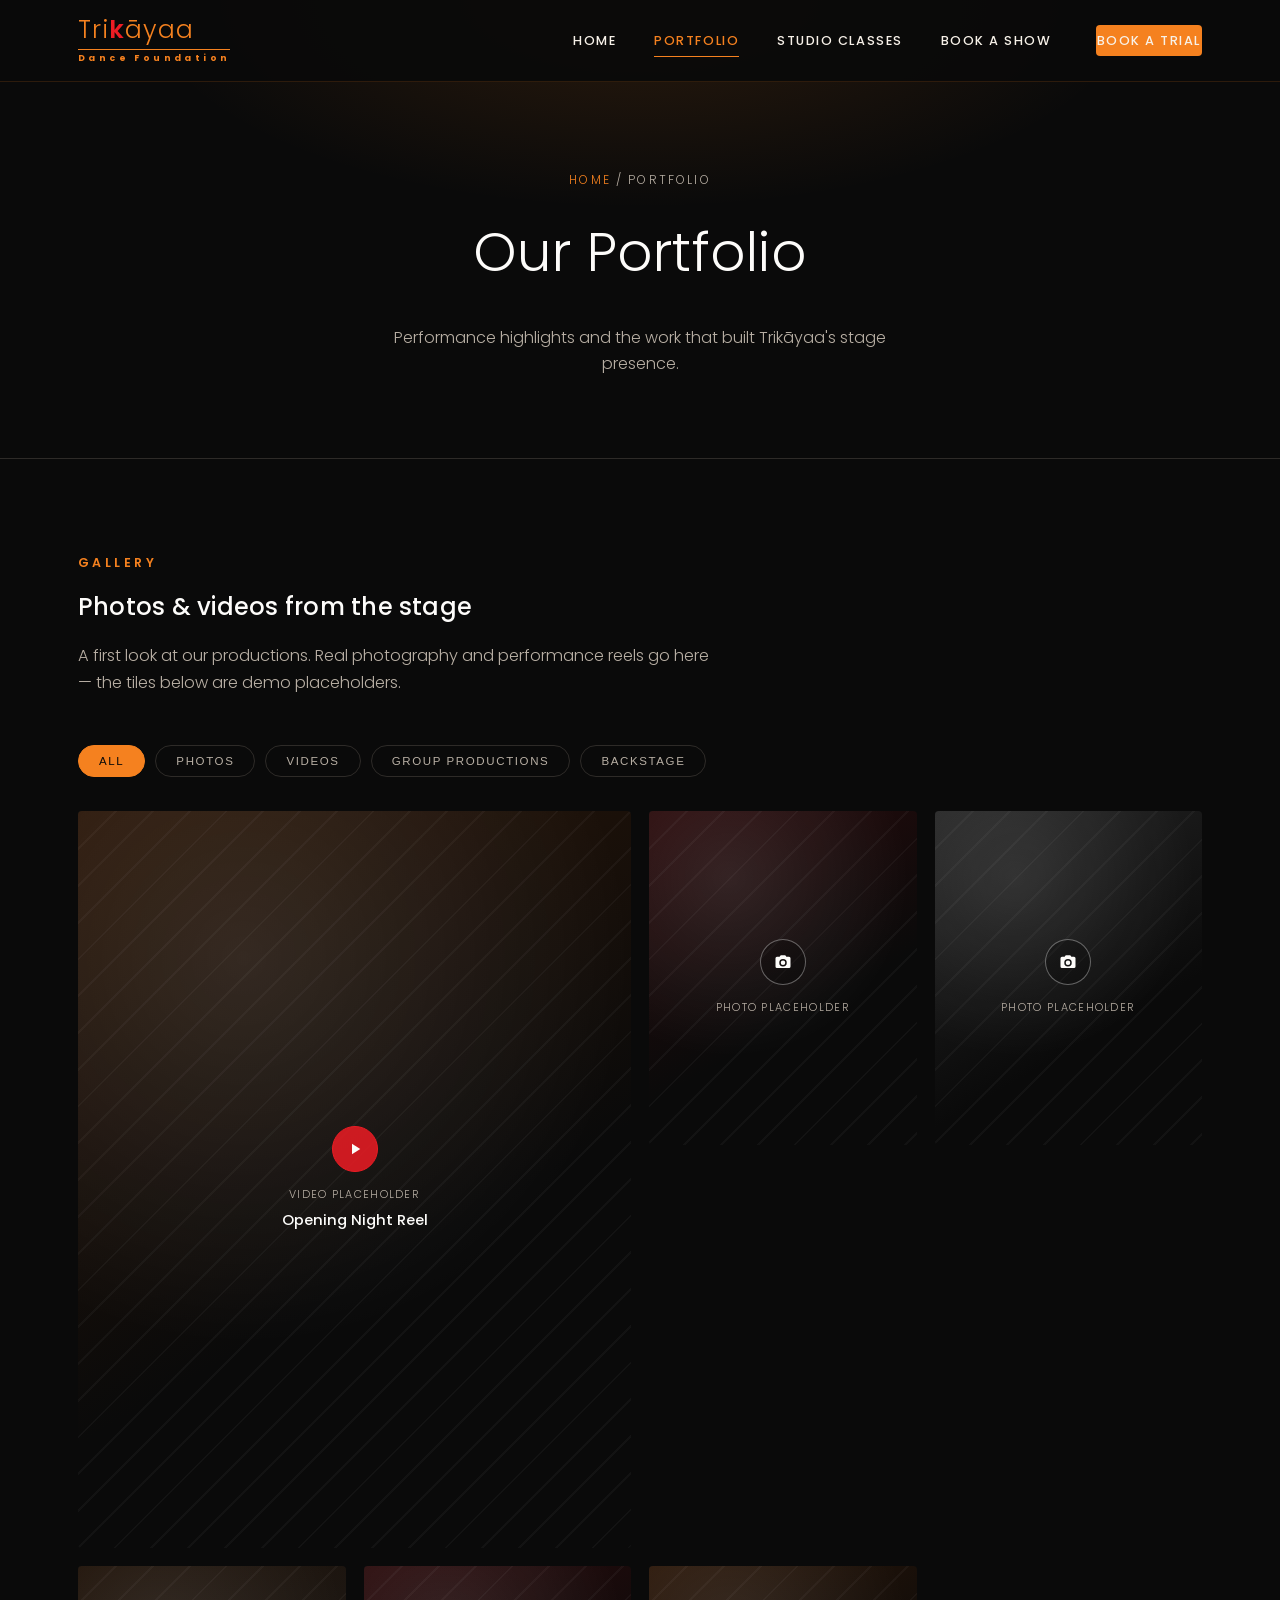
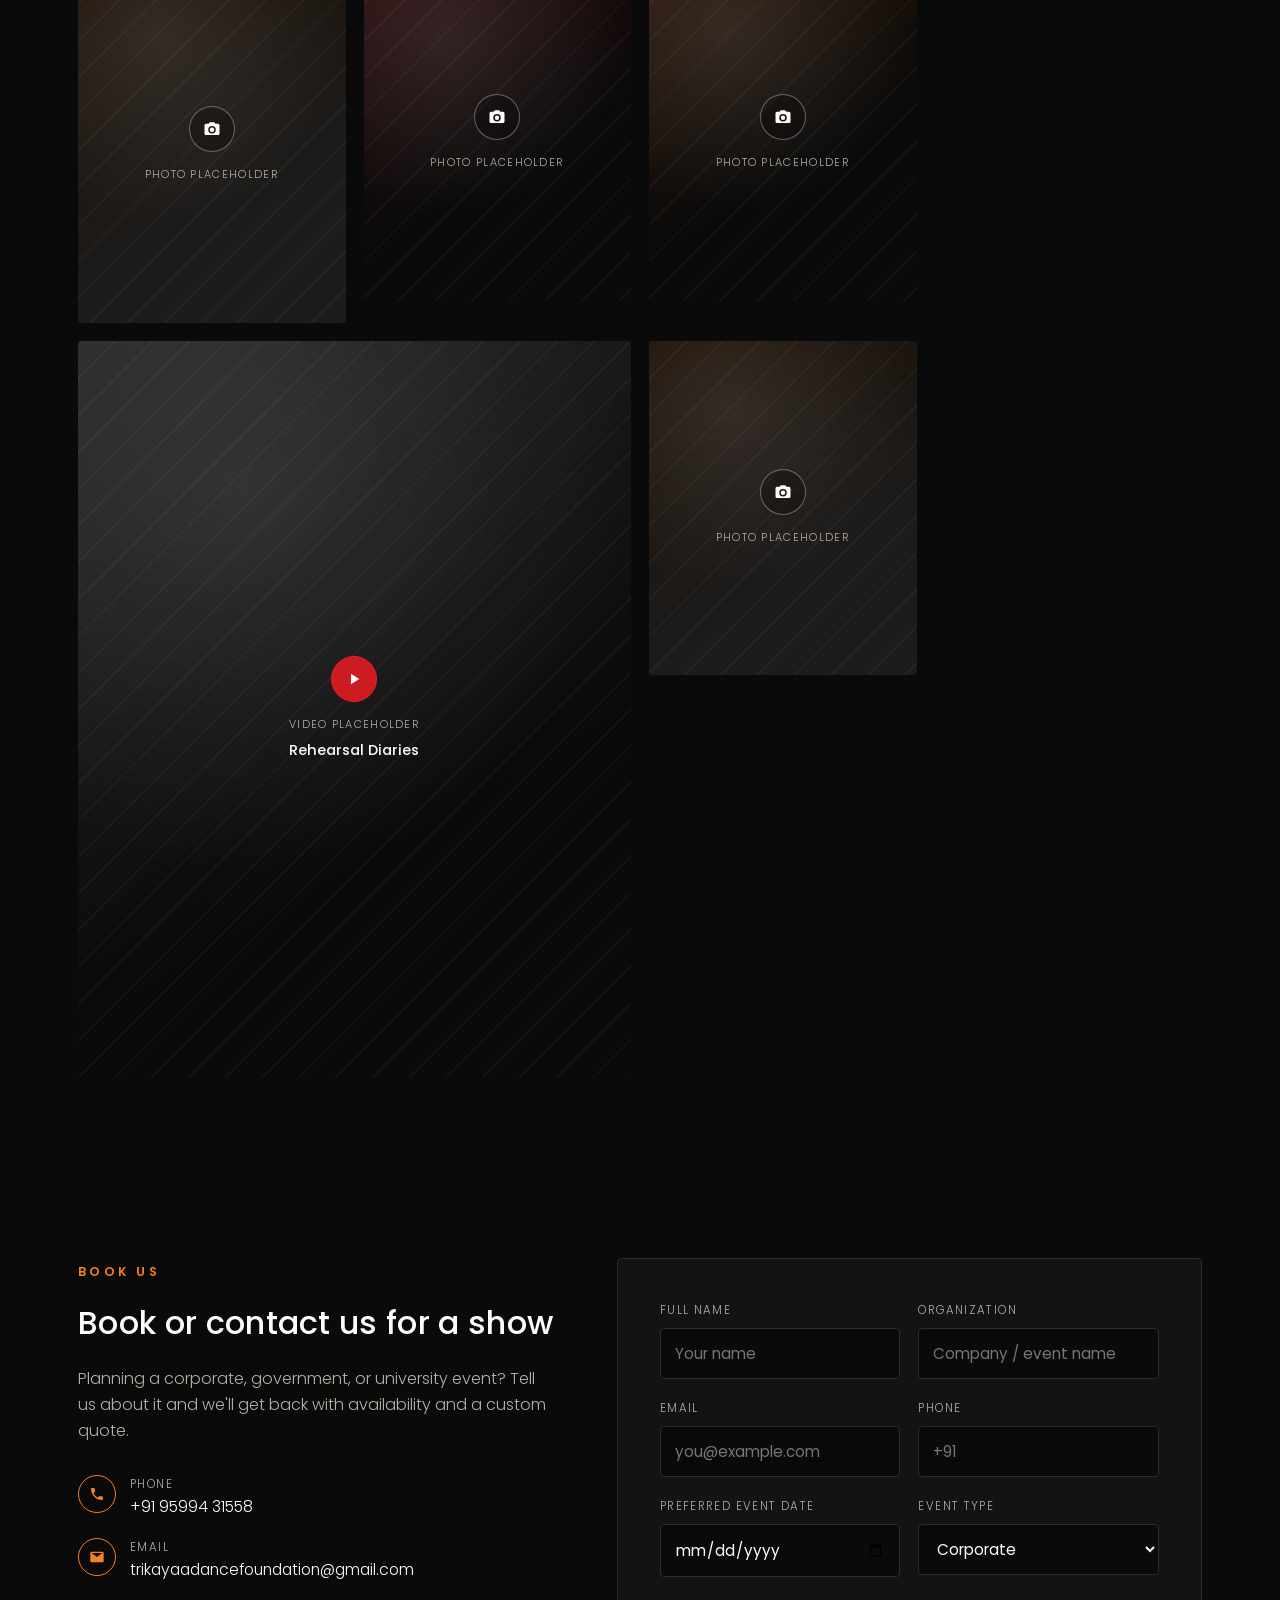
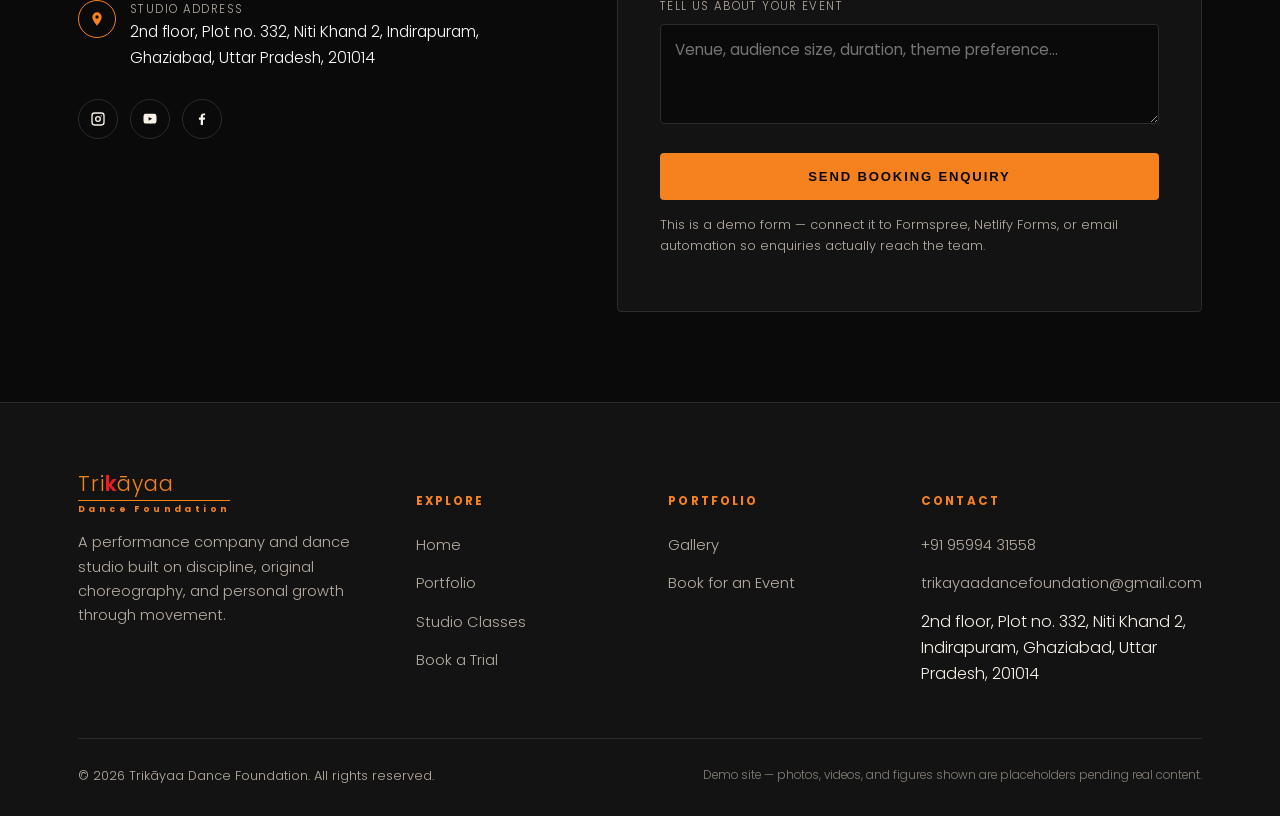
==== commit 64a73deb: "Simplify Portfolio and Studio pages, update real contact details Portfolio: remove Production Themes" ====
--- a/portfolio.html
+++ b/portfolio.html
@@ -4,7 +4,7 @@
 <meta charset="UTF-8">
 <meta name="viewport" content="width=device-width, initial-scale=1.0">
 <title>Portfolio | Trikāyaa Dance Foundation</title>
-<meta name="description" content="Explore Trikāyaa Dance Foundation's production themes, upcoming performances, previous shows, and book us for your next event.">
+<meta name="description" content="Explore Trikāyaa Dance Foundation's performance portfolio and book us for your next event.">
 <link rel="icon" type="image/svg+xml" href="assets/favicon.svg">
 <link rel="preconnect" href="https://fonts.googleapis.com">
 <link href="https://fonts.googleapis.com/css2?family=Poppins:wght@300;400;500;600;700&display=swap" rel="stylesheet">
@@ -33,7 +33,7 @@
   <div class="container">
     <div class="breadcrumb"><a href="index.html">Home</a> / Portfolio</div>
     <h1>Our Portfolio</h1>
-    <p>Production themes, performance highlights, and the shows that built Trikāyaa's stage presence.</p>
+    <p>Performance highlights and the work that built Trikāyaa's stage presence.</p>
   </div>
 </section>
 
@@ -106,177 +106,25 @@
   </div>
 </section>
 
-<section class="bg-charcoal" id="themes">
-  <div class="container">
-    <div class="section-head reveal">
-      <span class="eyebrow">Repertoire</span>
-      <h2>Production Themes</h2>
-      <p>Each Trikāyaa production is built around a single idea. Real production themes go here — the cards below are placeholders.</p>
-    </div>
-    <div class="card-grid">
-      <div class="info-card reveal">
-        <div class="placeholder tone-orange"><div class="ph-content"><div class="ph-icon"><svg viewBox="0 0 24 24"><path d="M9 3l-1.5 2H4a2 2 0 00-2 2v11a2 2 0 002 2h16a2 2 0 002-2V7a2 2 0 00-2-2h-3.5L15 3H9zm3 5a5 5 0 110 10 5 5 0 010-10zm0 2a3 3 0 100 6 3 3 0 000-6z"/></svg></div><div class="ph-label">Photo Placeholder</div></div></div>
-        <div class="info-body">
-          <span class="tag">Add Category</span>
-          <h3>Production Theme Title</h3>
-          <p>Add a short description of this production theme — concept, staging, and music notes go here.</p>
-        </div>
-      </div>
-      <div class="info-card reveal">
-        <div class="placeholder tone-red"><div class="ph-content"><div class="ph-icon"><svg viewBox="0 0 24 24"><path d="M9 3l-1.5 2H4a2 2 0 00-2 2v11a2 2 0 002 2h16a2 2 0 002-2V7a2 2 0 00-2-2h-3.5L15 3H9zm3 5a5 5 0 110 10 5 5 0 010-10zm0 2a3 3 0 100 6 3 3 0 000-6z"/></svg></div><div class="ph-label">Photo Placeholder</div></div></div>
-        <div class="info-body">
-          <span class="tag">Add Category</span>
-          <h3>Production Theme Title</h3>
-          <p>Add a short description of this production theme — concept, staging, and music notes go here.</p>
-        </div>
-      </div>
-      <div class="info-card reveal">
-        <div class="placeholder tone-charcoal"><div class="ph-content"><div class="ph-icon"><svg viewBox="0 0 24 24"><path d="M9 3l-1.5 2H4a2 2 0 00-2 2v11a2 2 0 002 2h16a2 2 0 002-2V7a2 2 0 00-2-2h-3.5L15 3H9zm3 5a5 5 0 110 10 5 5 0 010-10zm0 2a3 3 0 100 6 3 3 0 000-6z"/></svg></div><div class="ph-label">Photo Placeholder</div></div></div>
-        <div class="info-body">
-          <span class="tag">Add Category</span>
-          <h3>Production Theme Title</h3>
-          <p>Add a short description of this production theme — concept, staging, and music notes go here.</p>
-        </div>
-      </div>
-      <div class="info-card reveal">
-        <div class="placeholder tone-orange2"><div class="ph-content"><div class="ph-icon"><svg viewBox="0 0 24 24"><path d="M9 3l-1.5 2H4a2 2 0 00-2 2v11a2 2 0 002 2h16a2 2 0 002-2V7a2 2 0 00-2-2h-3.5L15 3H9zm3 5a5 5 0 110 10 5 5 0 010-10zm0 2a3 3 0 100 6 3 3 0 000-6z"/></svg></div><div class="ph-label">Photo Placeholder</div></div></div>
-        <div class="info-body">
-          <span class="tag">Add Category</span>
-          <h3>Production Theme Title</h3>
-          <p>Add a short description of this production theme — concept, staging, and music notes go here.</p>
-        </div>
-      </div>
-      <div class="info-card reveal">
-        <div class="placeholder tone-red"><div class="ph-content"><div class="ph-icon"><svg viewBox="0 0 24 24"><path d="M9 3l-1.5 2H4a2 2 0 00-2 2v11a2 2 0 002 2h16a2 2 0 002-2V7a2 2 0 00-2-2h-3.5L15 3H9zm3 5a5 5 0 110 10 5 5 0 010-10zm0 2a3 3 0 100 6 3 3 0 000-6z"/></svg></div><div class="ph-label">Photo Placeholder</div></div></div>
-        <div class="info-body">
-          <span class="tag">Add Category</span>
-          <h3>Production Theme Title</h3>
-          <p>Add a short description of this production theme — concept, staging, and music notes go here.</p>
-        </div>
-      </div>
-      <div class="info-card reveal">
-        <div class="placeholder tone-orange"><div class="ph-content"><div class="ph-icon"><svg viewBox="0 0 24 24"><path d="M9 3l-1.5 2H4a2 2 0 00-2 2v11a2 2 0 002 2h16a2 2 0 002-2V7a2 2 0 00-2-2h-3.5L15 3H9zm3 5a5 5 0 110 10 5 5 0 010-10zm0 2a3 3 0 100 6 3 3 0 000-6z"/></svg></div><div class="ph-label">Photo Placeholder</div></div></div>
-        <div class="info-body">
-          <span class="tag">Add Category</span>
-          <h3>Production Theme Title</h3>
-          <p>Add a short description of this production theme — concept, staging, and music notes go here.</p>
-        </div>
-      </div>
-    </div>
-  </div>
-</section>
-
-<section class="bg-black" id="upcoming">
-  <div class="container">
-    <div class="section-head reveal">
-      <span class="eyebrow">Calendar</span>
-      <h2>Upcoming Performances</h2>
-      <p>Sample dates shown below — replace with your confirmed show calendar.</p>
-    </div>
-    <div class="show-list reveal">
-      <div class="show-row">
-        <div class="date-block"><div class="day">23</div><div class="mon">Aug</div></div>
-        <div>
-          <h4>Add Show Title</h4>
-          <div class="venue">Add Venue Name</div>
-        </div>
-        <span class="tag-pill">Public Show</span>
-        <a href="#book-show" class="btn btn-outline">Enquire</a>
-      </div>
-      <div class="show-row">
-        <div class="date-block"><div class="day">14</div><div class="mon">Sep</div></div>
-        <div>
-          <h4>Add Show Title</h4>
-          <div class="venue">Add Venue Name</div>
-        </div>
-        <span class="tag-pill">Festival</span>
-        <a href="#book-show" class="btn btn-outline">Enquire</a>
-      </div>
-      <div class="show-row">
-        <div class="date-block"><div class="day">05</div><div class="mon">Oct</div></div>
-        <div>
-          <h4>Add Show Title</h4>
-          <div class="venue">Add Venue Name</div>
-        </div>
-        <span class="tag-pill">Premiere</span>
-        <a href="#book-show" class="btn btn-outline">Enquire</a>
-      </div>
-      <div class="show-row">
-        <div class="date-block"><div class="day">21</div><div class="mon">Nov</div></div>
-        <div>
-          <h4>Add Show Title</h4>
-          <div class="venue">Add Venue Name</div>
-        </div>
-        <span class="tag-pill">Private Event</span>
-        <a href="#book-show" class="btn btn-outline">Enquire</a>
-      </div>
-    </div>
-  </div>
-</section>
-
-<section class="bg-charcoal" id="previous">
-  <div class="container">
-    <div class="section-head reveal">
-      <span class="eyebrow">Legacy</span>
-      <h2>Big Previous Shows</h2>
-      <p>A look back at some of the major productions Trikāyaa has staged. Real show history goes here — the cards below are placeholders.</p>
-    </div>
-    <div class="card-grid">
-      <div class="info-card reveal">
-        <div class="placeholder tone-orange wide" style="aspect-ratio:16/10;"><div class="ph-content"><div class="ph-icon"><svg viewBox="0 0 24 24"><path d="M9 3l-1.5 2H4a2 2 0 00-2 2v11a2 2 0 002 2h16a2 2 0 002-2V7a2 2 0 00-2-2h-3.5L15 3H9zm3 5a5 5 0 110 10 5 5 0 010-10zm0 2a3 3 0 100 6 3 3 0 000-6z"/></svg></div><div class="ph-label">Photo Placeholder</div></div></div>
-        <div class="info-body">
-          <span class="tag">Add Year · Add Detail</span>
-          <h3>Add Previous Show Title</h3>
-          <p>Add a short description of this production — venue, audience size, and any highlights.</p>
-        </div>
-      </div>
-      <div class="info-card reveal">
-        <div class="placeholder tone-red wide" style="aspect-ratio:16/10;"><div class="ph-content"><div class="ph-icon"><svg viewBox="0 0 24 24"><path d="M9 3l-1.5 2H4a2 2 0 00-2 2v11a2 2 0 002 2h16a2 2 0 002-2V7a2 2 0 00-2-2h-3.5L15 3H9zm3 5a5 5 0 110 10 5 5 0 010-10zm0 2a3 3 0 100 6 3 3 0 000-6z"/></svg></div><div class="ph-label">Photo Placeholder</div></div></div>
-        <div class="info-body">
-          <span class="tag">Add Year · Add Detail</span>
-          <h3>Add Previous Show Title</h3>
-          <p>Add a short description of this production — venue, audience size, and any highlights.</p>
-        </div>
-      </div>
-      <div class="info-card reveal">
-        <div class="placeholder tone-charcoal wide" style="aspect-ratio:16/10;"><div class="ph-content"><div class="ph-icon"><svg viewBox="0 0 24 24"><path d="M9 3l-1.5 2H4a2 2 0 00-2 2v11a2 2 0 002 2h16a2 2 0 002-2V7a2 2 0 00-2-2h-3.5L15 3H9zm3 5a5 5 0 110 10 5 5 0 010-10zm0 2a3 3 0 100 6 3 3 0 000-6z"/></svg></div><div class="ph-label">Photo Placeholder</div></div></div>
-        <div class="info-body">
-          <span class="tag">Add Year · Add Detail</span>
-          <h3>Add Previous Show Title</h3>
-          <p>Add a short description of this production — venue, audience size, and any highlights.</p>
-        </div>
-      </div>
-      <div class="info-card reveal">
-        <div class="placeholder tone-orange2 wide" style="aspect-ratio:16/10;"><div class="ph-content"><div class="ph-icon"><svg viewBox="0 0 24 24"><path d="M9 3l-1.5 2H4a2 2 0 00-2 2v11a2 2 0 002 2h16a2 2 0 002-2V7a2 2 0 00-2-2h-3.5L15 3H9zm3 5a5 5 0 110 10 5 5 0 010-10zm0 2a3 3 0 100 6 3 3 0 000-6z"/></svg></div><div class="ph-label">Photo Placeholder</div></div></div>
-        <div class="info-body">
-          <span class="tag">Add Year · Add Detail</span>
-          <h3>Add Previous Show Title</h3>
-          <p>Add a short description of this production — venue, audience size, and any highlights.</p>
-        </div>
-      </div>
-    </div>
-  </div>
-</section>
-
 <section class="bg-black" id="book-show">
   <div class="container">
     <div class="book-wrap">
       <div class="book-info reveal">
         <span class="eyebrow">Book Us</span>
         <h2>Book or contact us for a show</h2>
-        <p class="muted">Planning a festival, corporate event, wedding sangeet, or school function? Tell us about it and we'll get back with availability and a custom quote.</p>
+        <p class="muted">Planning a corporate, government, or university event? Tell us about it and we'll get back with availability and a custom quote.</p>
         <div class="contact-list">
           <div class="row">
             <div class="ic"><svg viewBox="0 0 24 24"><path d="M6.6 10.8c1.4 2.8 3.8 5.2 6.6 6.6l2.2-2.2c.3-.3.7-.4 1-.2 1.1.4 2.3.6 3.6.6.6 0 1 .4 1 1V20c0 .6-.4 1-1 1C10.6 21 3 13.4 3 4c0-.6.4-1 1-1h3.5c.6 0 1 .4 1 1 0 1.3.2 2.5.6 3.6.1.4 0 .8-.2 1l-2.3 2.2z"/></svg></div>
-            <div><div class="label">Phone</div><div class="val">+91 00000 00000 <span class="muted">(placeholder)</span></div></div>
+            <div><div class="label">Phone</div><div class="val"><a href="tel:+919599431558">+91 95994 31558</a></div></div>
           </div>
           <div class="row">
             <div class="ic"><svg viewBox="0 0 24 24"><path d="M2 6a2 2 0 012-2h16a2 2 0 012 2v12a2 2 0 01-2 2H4a2 2 0 01-2-2V6zm2 0l8 6 8-6"/></svg></div>
-            <div><div class="label">Email</div><div class="val">shows@trikayaadance.example <span class="muted">(placeholder)</span></div></div>
+            <div><div class="label">Email</div><div class="val"><a href="mailto:trikayaadancefoundation@gmail.com">trikayaadancefoundation@gmail.com</a></div></div>
           </div>
           <div class="row">
             <div class="ic"><svg viewBox="0 0 24 24"><path d="M12 2a7 7 0 00-7 7c0 5.25 7 13 7 13s7-7.75 7-13a7 7 0 00-7-7zm0 9.5A2.5 2.5 0 1112 6.5a2.5 2.5 0 010 5z"/></svg></div>
-            <div><div class="label">Studio Address</div><div class="val">To be added <span class="muted">(placeholder)</span></div></div>
+            <div><div class="label">Studio Address</div><div class="val">2nd floor, Plot no. 332, Niti Khand 2, Indirapuram, Ghaziabad, Uttar Pradesh, 201014</div></div>
           </div>
         </div>
         <div class="social-row">
@@ -300,11 +148,9 @@
             <div class="field">
               <label for="p-type">Event Type</label>
               <select id="p-type" name="event_type">
-                <option>Corporate Event</option>
-                <option>Wedding / Sangeet</option>
-                <option>Festival</option>
-                <option>School / College Function</option>
-                <option>Other</option>
+                <option>Corporate</option>
+                <option>Government</option>
+                <option>University</option>
               </select>
             </div>
           </div>
@@ -343,24 +189,22 @@
       <div class="footer-col">
         <h5>Portfolio</h5>
         <ul>
-          <li><a href="portfolio.html#themes">Production Themes</a></li>
-          <li><a href="portfolio.html#upcoming">Upcoming Shows</a></li>
-          <li><a href="portfolio.html#previous">Previous Shows</a></li>
+          <li><a href="portfolio.html#gallery">Gallery</a></li>
           <li><a href="portfolio.html#book-show">Book for an Event</a></li>
         </ul>
       </div>
       <div class="footer-col">
         <h5>Contact</h5>
         <ul>
-          <li>+91 00000 00000 <span class="muted">(placeholder)</span></li>
-          <li>hello@trikayaadance.example <span class="muted">(placeholder)</span></li>
-          <li>Studio address — to be added</li>
+          <li><a href="tel:+919599431558">+91 95994 31558</a></li>
+          <li><a href="mailto:trikayaadancefoundation@gmail.com">trikayaadancefoundation@gmail.com</a></li>
+          <li>2nd floor, Plot no. 332, Niti Khand 2, Indirapuram, Ghaziabad, Uttar Pradesh, 201014</li>
         </ul>
       </div>
     </div>
     <div class="footer-bottom">
       <span>© 2026 Trikāyaa Dance Foundation. All rights reserved.</span>
-      <span class="disclaimer">Demo site — photos, videos, contact details, and figures shown are placeholders pending real content.</span>
+      <span class="disclaimer">Demo site — photos, videos, and figures shown are placeholders pending real content.</span>
     </div>
   </div>
 </footer>
--- a/css/style.css
+++ b/css/style.css
@@ -197,28 +197,42 @@
   mask-image: radial-gradient(ellipse 70% 60% at 50% 40%, black, transparent 75%);
   pointer-events: none;
 }
-.hero-inner { position: relative; z-index: 2; padding-top: 90px; text-align: center; margin: 0 auto; }
-.hero .eyebrow { letter-spacing: .4em; }
-.hero h1 {
-  font-size: clamp(2.6rem, 6vw, 5rem);
+.hero-inner {
+  position: relative;
+  z-index: 2;
+  text-align: center;
+  margin: 0 auto;
+  min-height: 760px;
+  display: flex;
+  flex-direction: column;
+  justify-content: space-between;
+  padding: 150px 40px 60px;
+  background-image:
+    radial-gradient(ellipse 90% 85% at 50% 34%, rgba(10,10,10,0) 50%, rgba(10,10,10,.5) 85%, var(--black) 100%),
+    linear-gradient(to bottom, rgba(10,10,10,0) 0%, rgba(10,10,10,0) 40%, rgba(10,10,10,.9) 75%, var(--black) 100%),
+    url('../assets/hero-background.jpeg');
+  background-size: cover;
+  background-position: center 20%;
+  background-repeat: no-repeat;
+}
+.hero .btn-outline { background: rgba(10,10,10,.55); }
+.hero-tagline {
+  max-width: 300px;
+  margin: 0;
+  text-align: left;
+  font-size: 1.1rem;
   font-weight: 300;
-  letter-spacing: .02em;
-  margin-bottom: .3em;
-}
-.hero h1 b { color: var(--red); font-weight: 600; }
-.hero h1 .accent { color: var(--orange); }
-.hero-sub {
-  max-width: 620px;
-  margin: 0 auto 40px;
-  font-size: 1.12rem;
-  color: var(--muted);
-}
-.hero-cta { display: flex; gap: 18px; justify-content: center; flex-wrap: wrap; margin-bottom: 70px; }
+  line-height: 1.6;
+  color: var(--white);
+  text-shadow: 0 2px 8px rgba(0,0,0,.85), 0 10px 26px rgba(0,0,0,.6);
+}
+.hero-bottom { display: flex; flex-direction: column; }
+.hero-cta { display: flex; gap: 18px; justify-content: center; flex-wrap: wrap; }
 .hero-stats {
   display: grid;
   grid-template-columns: repeat(4, 1fr);
   max-width: 820px;
-  margin: 0 auto;
+  margin: 44px auto 0;
   border-top: 1px solid var(--line);
   padding-top: 34px;
 }
@@ -239,6 +253,22 @@
 .page-banner p { max-width: 560px; margin: 0 auto; color: var(--muted); }
 .breadcrumb { font-size: .75rem; letter-spacing: .18em; text-transform: uppercase; color: var(--muted); margin-bottom: 18px; }
 .breadcrumb a { color: var(--orange); }
+
+/* ---------- Directors (home) ---------- */
+.director-row {
+  display: flex;
+  align-items: center;
+  gap: 60px;
+  margin-bottom: 80px;
+}
+.director-row:last-child { margin-bottom: 0; }
+.director-row.reverse { flex-direction: row-reverse; }
+.director-photo { flex: 0 0 320px; }
+.director-photo .placeholder { aspect-ratio: 3/4; }
+.director-bio { flex: 1; text-align: left; }
+.director-bio .tag { display: block; color: var(--orange); font-size: .75rem; letter-spacing: .22em; text-transform: uppercase; font-weight: 600; margin-bottom: 14px; }
+.director-bio h3 { font-size: 1.7rem; margin-bottom: 18px; }
+.director-bio p { color: var(--muted); line-height: 1.8; }
 
 /* ---------- Pillars (home) ---------- */
 .pillars { display: grid; grid-template-columns: 1fr 1fr; gap: 30px; }
@@ -357,55 +387,6 @@
 }
 .filter-btn:hover { border-color: var(--orange); color: var(--orange); }
 .filter-btn.active { background: var(--orange); border-color: var(--orange); color: var(--black); }
-
-/* ---------- Cards (themes / classes / shows) ---------- */
-.card-grid { display: grid; grid-template-columns: repeat(3, 1fr); gap: 30px; }
-.card-grid.two { grid-template-columns: repeat(2, 1fr); }
-.info-card {
-  border: 1px solid var(--line);
-  background: var(--black-soft);
-  overflow: hidden;
-  transition: border-color .25s ease, transform .25s ease;
-}
-.info-card:hover { border-color: var(--orange); transform: translateY(-4px); }
-.info-card .placeholder { aspect-ratio: 4/3; border-radius: 0; }
-.info-card .info-body { padding: 26px 28px 30px; }
-.info-card .info-body .tag { display:block; color: var(--orange); font-size: .7rem; letter-spacing: .18em; text-transform: uppercase; margin-bottom: 10px; font-weight: 600; }
-.info-card h3 { font-size: 1.25rem; margin-bottom: 10px; }
-.info-card p { color: var(--muted); font-size: .93rem; margin-bottom: 0; }
-.info-card .meta { display:flex; gap: 14px; margin-top: 16px; font-size: .78rem; color: var(--muted); flex-wrap: wrap; }
-.info-card .meta span { display:flex; align-items:center; gap:6px; }
-
-/* ---------- Timeline (upcoming performances) ---------- */
-.show-list { border-top: 1px solid var(--line); }
-.show-row {
-  display: grid;
-  grid-template-columns: 110px 1fr auto auto;
-  align-items: center;
-  gap: 24px;
-  padding: 26px 0;
-  border-bottom: 1px solid var(--line);
-}
-.show-row .date-block {
-  background: var(--charcoal);
-  border: 1px solid var(--line);
-  text-align: center;
-  padding: 12px 8px;
-  border-radius: var(--radius);
-}
-.show-row .date-block .day { font-size: 1.5rem; font-family: var(--font-display); color: var(--orange); font-weight: 600; line-height: 1; }
-.show-row .date-block .mon { font-size: .68rem; letter-spacing: .14em; text-transform: uppercase; color: var(--muted); margin-top: 4px; }
-.show-row h4 { margin-bottom: 4px; font-size: 1.1rem; }
-.show-row .venue { color: var(--muted); font-size: .88rem; }
-.show-row .tag-pill {
-  font-size: .68rem; letter-spacing: .12em; text-transform: uppercase;
-  border: 1px solid var(--orange); color: var(--orange);
-  padding: 5px 12px; border-radius: 999px; white-space: nowrap; justify-self: start;
-}
-@media (max-width: 720px) {
-  .show-row { grid-template-columns: 80px 1fr; }
-  .show-row .tag-pill, .show-row .btn { grid-column: 1 / -1; justify-self: start; margin-top: 8px; }
-}
 
 /* ---------- Booking / contact forms ---------- */
 .book-wrap {
@@ -573,9 +554,11 @@
 
 /* ---------- Responsive ---------- */
 @media (max-width: 980px) {
+  .director-row, .director-row.reverse { flex-direction: column; gap: 30px; margin-bottom: 60px; }
+  .director-photo { flex: none; width: 100%; max-width: 320px; }
+  .director-bio { text-align: center; }
   .pillars { grid-template-columns: 1fr; }
   .feature-grid { grid-template-columns: 1fr; gap: 46px; }
-  .card-grid { grid-template-columns: repeat(2, 1fr); }
   .media-grid { grid-template-columns: repeat(2, 1fr); }
   .media-grid .wide { grid-column: span 2; }
   .book-wrap { grid-template-columns: 1fr; }
@@ -586,10 +569,9 @@
   .nav-links { position: fixed; top: 68px; left: 0; right: 0; bottom: 0; background: var(--black); flex-direction: column; justify-content: flex-start; padding: 40px 28px; gap: 26px; transform: translateX(100%); transition: transform .3s ease; z-index: 150; }
   .nav-links.open { transform: translateX(0); }
   .nav-toggle { display: flex; }
-  .card-grid, .card-grid.two { grid-template-columns: 1fr; }
   .media-grid { grid-template-columns: repeat(2, 1fr); }
   .form-row { grid-template-columns: 1fr; }
   .footer-grid { grid-template-columns: 1fr; gap: 34px; }
-  .show-row { grid-template-columns: 70px 1fr; }
   .slot-btn { flex: 1 1 100%; }
-}
+  .hero-inner { min-height: 520px; padding: 110px 24px 40px; background-position: center 22%; }
+}
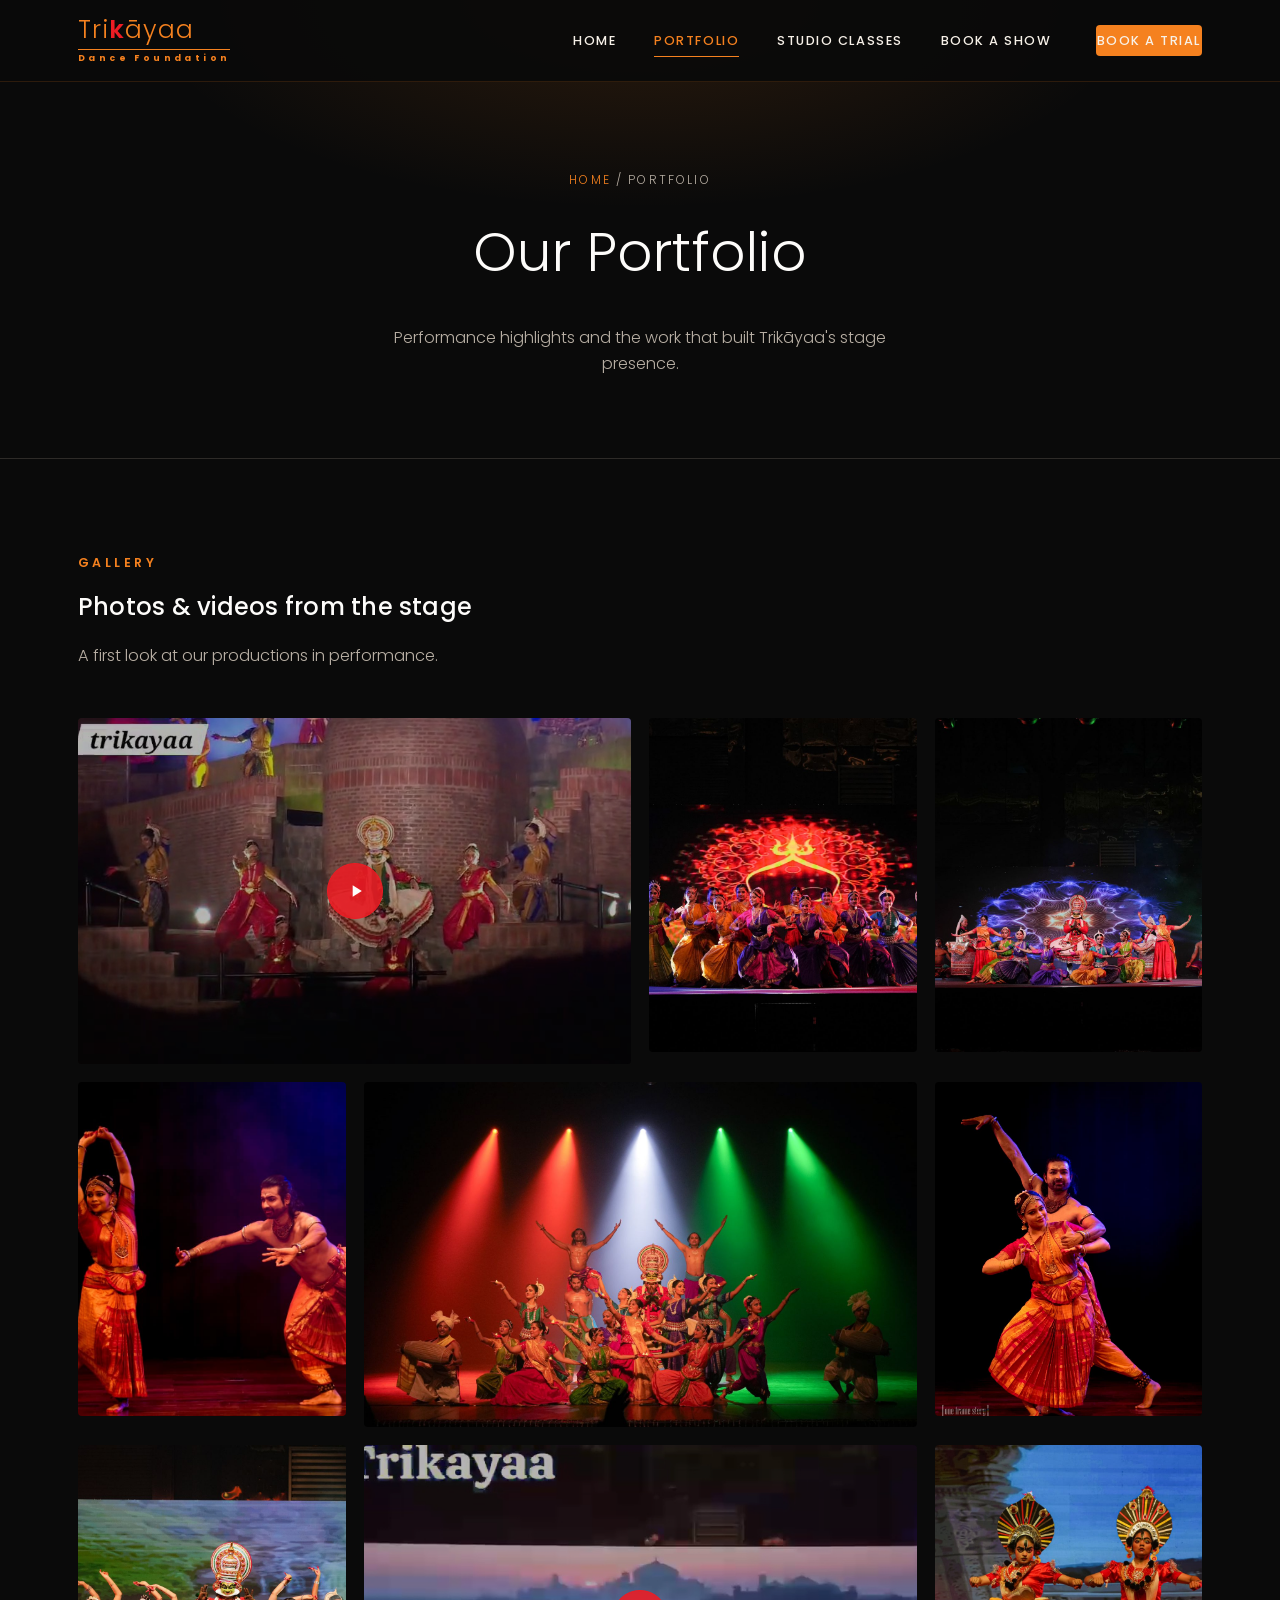
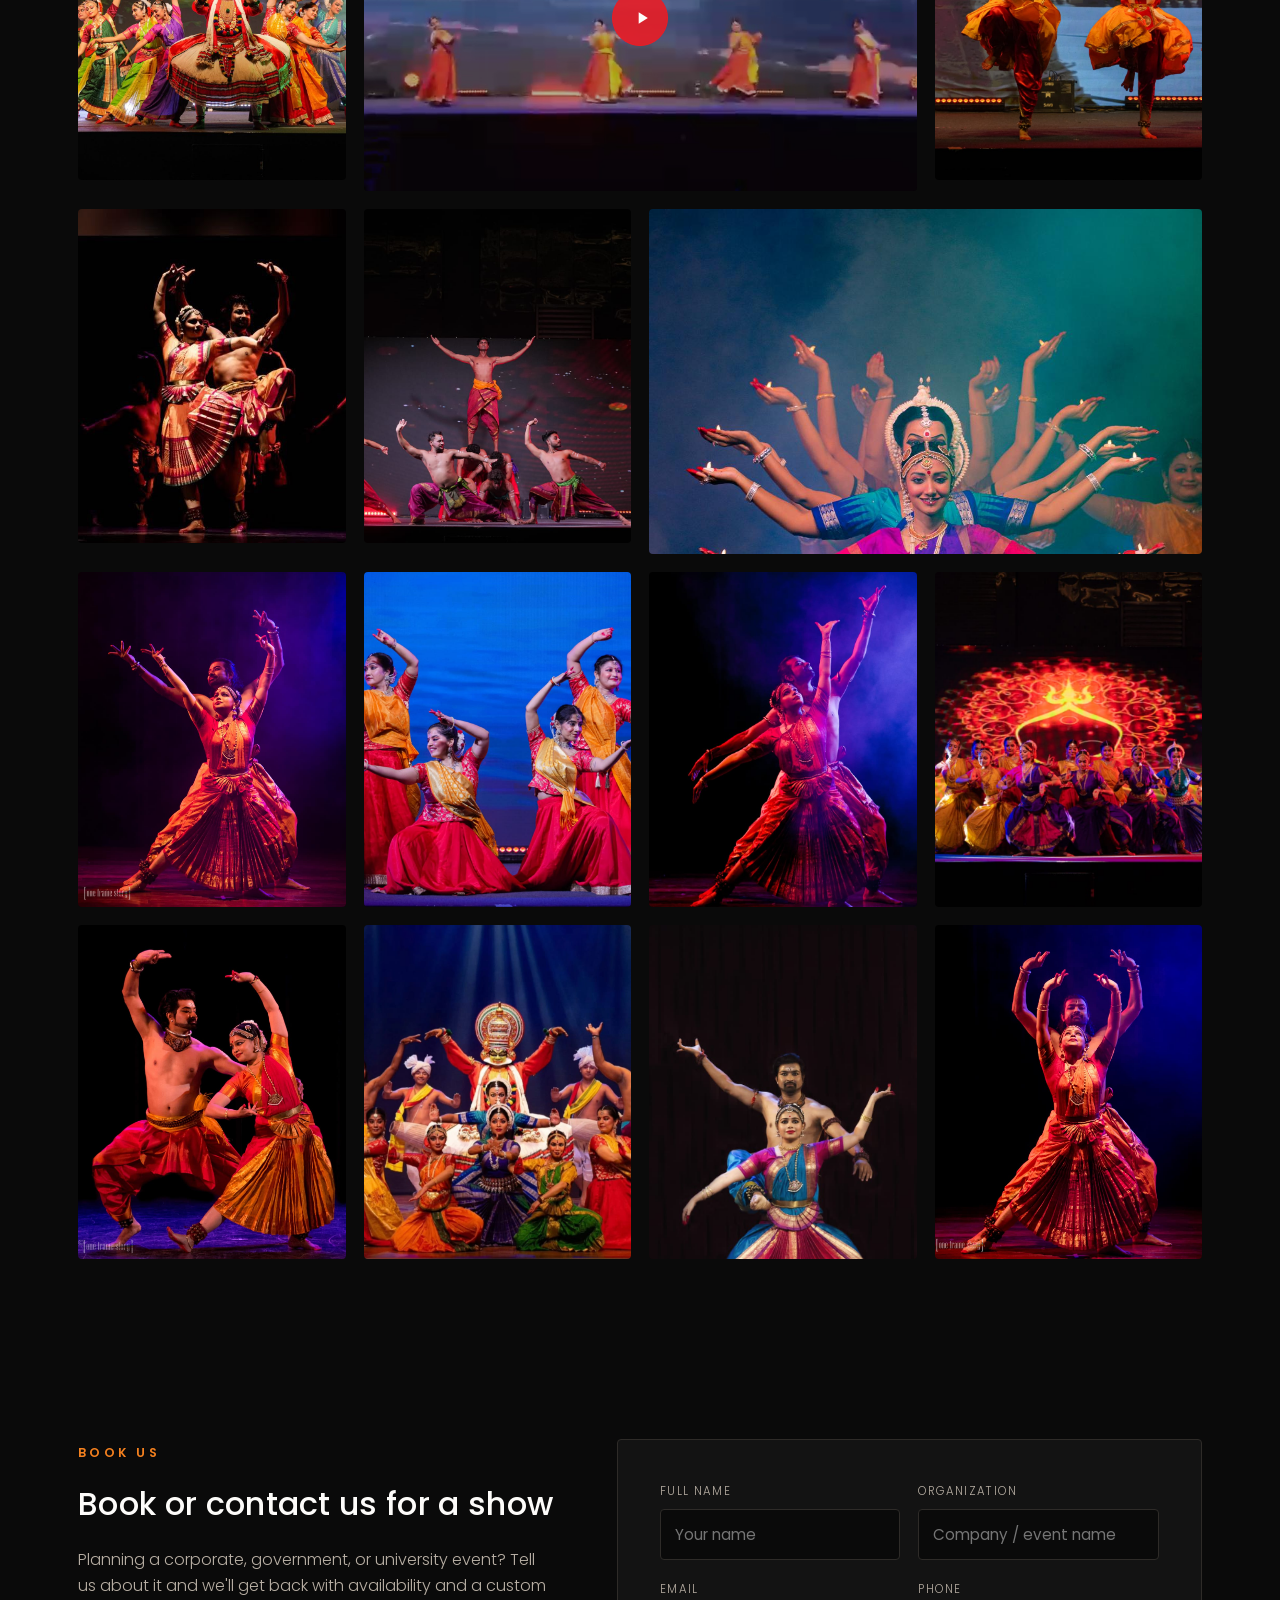
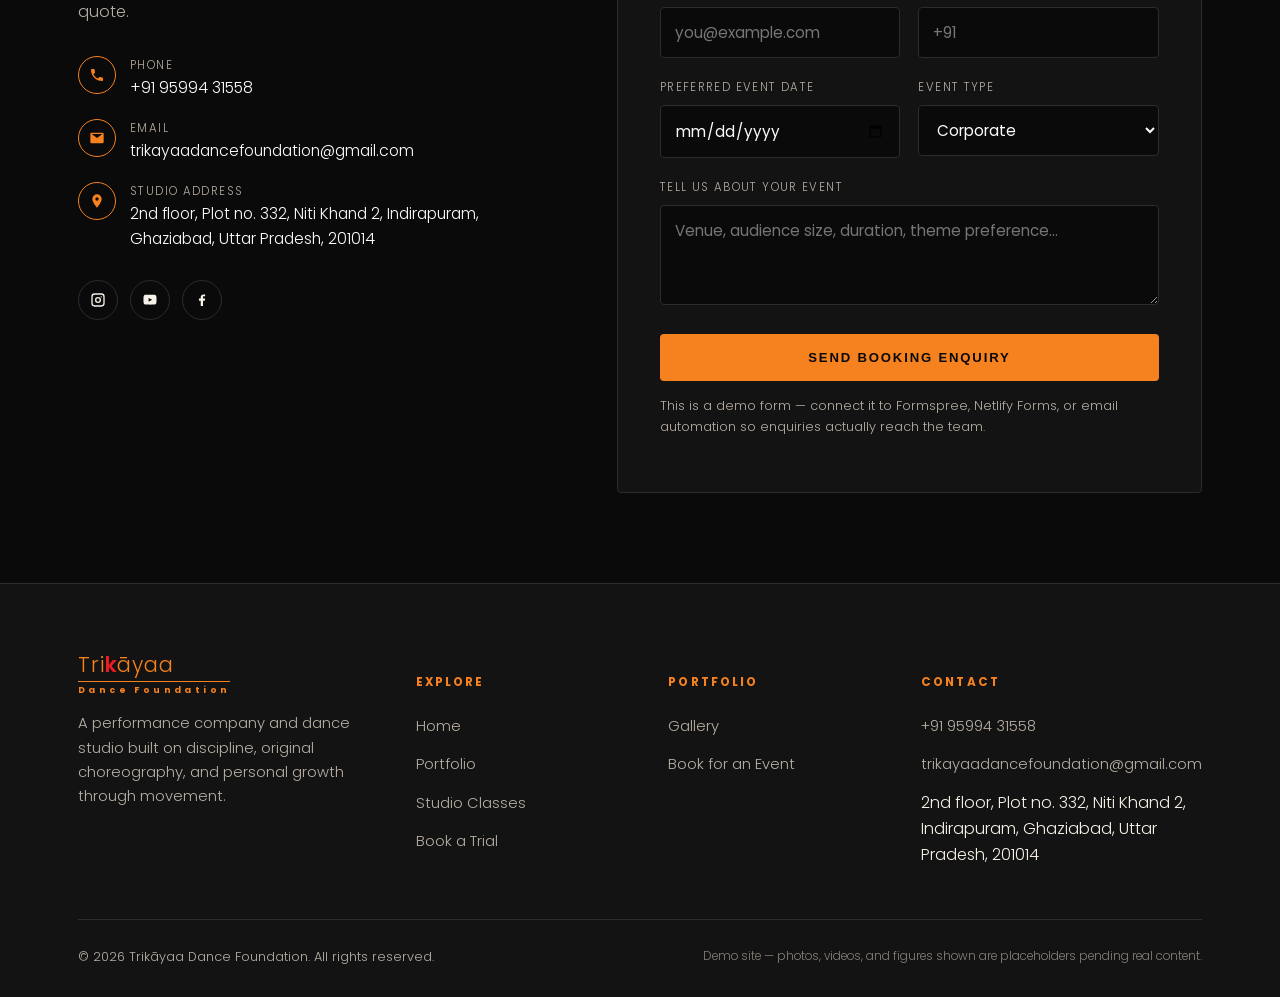
==== commit a22412a4: "Add real photos/videos for hero, directors, and both galleries - Swap hero background to the new pho" ====
--- a/portfolio.html
+++ b/portfolio.html
@@ -42,65 +42,70 @@
     <div class="section-head reveal">
       <span class="eyebrow">Gallery</span>
       <h2>Photos &amp; videos from the stage</h2>
-      <p>A first look at our productions. Real photography and performance reels go here — the tiles below are demo placeholders.</p>
-    </div>
-    <div class="filter-bar" data-filter-target="#gallery-grid .placeholder">
-      <button class="filter-btn active" data-filter="all">All</button>
-      <button class="filter-btn" data-filter="photo">Photos</button>
-      <button class="filter-btn" data-filter="video">Videos</button>
-      <button class="filter-btn" data-filter="group">Group Productions</button>
-      <button class="filter-btn" data-filter="backstage">Backstage</button>
+      <p>A first look at our productions in performance.</p>
     </div>
     <div class="media-grid" id="gallery-grid">
-      <div class="placeholder tone-orange wide video" data-category="video" data-lightbox data-title="Opening Night Reel — 2025">
-        <div class="ph-content">
-          <div class="ph-icon"><svg viewBox="0 0 24 24"><path d="M8 5v14l11-7z"/></svg></div>
-          <div class="ph-label">Video Placeholder</div>
-          <div class="ph-title">Opening Night Reel</div>
-        </div>
-      </div>
-      <div class="placeholder tone-red" data-category="group" data-lightbox data-title="Ensemble Formation — Group Production">
-        <div class="ph-content">
-          <div class="ph-icon"><svg viewBox="0 0 24 24"><path d="M9 3l-1.5 2H4a2 2 0 00-2 2v11a2 2 0 002 2h16a2 2 0 002-2V7a2 2 0 00-2-2h-3.5L15 3H9zm3 5a5 5 0 110 10 5 5 0 010-10zm0 2a3 3 0 100 6 3 3 0 000-6z"/></svg></div>
-          <div class="ph-label">Photo Placeholder</div>
-        </div>
-      </div>
-      <div class="placeholder tone-charcoal" data-category="photo" data-lightbox data-title="Solo Feature — Varnam Excerpt">
-        <div class="ph-content">
-          <div class="ph-icon"><svg viewBox="0 0 24 24"><path d="M9 3l-1.5 2H4a2 2 0 00-2 2v11a2 2 0 002 2h16a2 2 0 002-2V7a2 2 0 00-2-2h-3.5L15 3H9zm3 5a5 5 0 110 10 5 5 0 010-10zm0 2a3 3 0 100 6 3 3 0 000-6z"/></svg></div>
-          <div class="ph-label">Photo Placeholder</div>
-        </div>
-      </div>
-      <div class="placeholder tone-orange2" data-category="backstage" data-lightbox data-title="Backstage — Costume Fitting">
-        <div class="ph-content">
-          <div class="ph-icon"><svg viewBox="0 0 24 24"><path d="M9 3l-1.5 2H4a2 2 0 00-2 2v11a2 2 0 002 2h16a2 2 0 002-2V7a2 2 0 00-2-2h-3.5L15 3H9zm3 5a5 5 0 110 10 5 5 0 010-10zm0 2a3 3 0 100 6 3 3 0 000-6z"/></svg></div>
-          <div class="ph-label">Photo Placeholder</div>
-        </div>
-      </div>
-      <div class="placeholder tone-red" data-category="photo" data-lightbox data-title="Duet — Jatiswaram Excerpt">
-        <div class="ph-content">
-          <div class="ph-icon"><svg viewBox="0 0 24 24"><path d="M9 3l-1.5 2H4a2 2 0 00-2 2v11a2 2 0 002 2h16a2 2 0 002-2V7a2 2 0 00-2-2h-3.5L15 3H9zm3 5a5 5 0 110 10 5 5 0 010-10zm0 2a3 3 0 100 6 3 3 0 000-6z"/></svg></div>
-          <div class="ph-label">Photo Placeholder</div>
-        </div>
-      </div>
-      <div class="placeholder tone-orange" data-category="group" data-lightbox data-title="Finale — Full Cast">
-        <div class="ph-content">
-          <div class="ph-icon"><svg viewBox="0 0 24 24"><path d="M9 3l-1.5 2H4a2 2 0 00-2 2v11a2 2 0 002 2h16a2 2 0 002-2V7a2 2 0 00-2-2h-3.5L15 3H9zm3 5a5 5 0 110 10 5 5 0 010-10zm0 2a3 3 0 100 6 3 3 0 000-6z"/></svg></div>
-          <div class="ph-label">Photo Placeholder</div>
-        </div>
-      </div>
-      <div class="placeholder tone-charcoal wide video" data-category="video" data-lightbox data-title="Rehearsal Diaries — Behind the Scenes">
-        <div class="ph-content">
-          <div class="ph-icon"><svg viewBox="0 0 24 24"><path d="M8 5v14l11-7z"/></svg></div>
-          <div class="ph-label">Video Placeholder</div>
-          <div class="ph-title">Rehearsal Diaries</div>
-        </div>
-      </div>
-      <div class="placeholder tone-orange2" data-category="photo" data-lightbox data-title="Costume Detail — Production Design">
-        <div class="ph-content">
-          <div class="ph-icon"><svg viewBox="0 0 24 24"><path d="M9 3l-1.5 2H4a2 2 0 00-2 2v11a2 2 0 002 2h16a2 2 0 002-2V7a2 2 0 00-2-2h-3.5L15 3H9zm3 5a5 5 0 110 10 5 5 0 010-10zm0 2a3 3 0 100 6 3 3 0 000-6z"/></svg></div>
-          <div class="ph-label">Photo Placeholder</div>
-        </div>
+      <div class="gallery-video wide" data-lightbox data-title="Ensemble Performance — Full Reel" data-video="assets/gallery/video-1.mp4">
+        <img src="assets/gallery/video-1-poster.jpg" alt="Trikāyaa ensemble performance video thumbnail" loading="lazy">
+        <div class="play-badge"><svg viewBox="0 0 24 24"><path d="M8 5v14l11-7z"/></svg></div>
+      </div>
+      <div class="gallery-photo" data-category="group" data-lightbox data-title="Ensemble Formation — Full Cast" data-image="assets/gallery/group-1.jpeg">
+        <img src="assets/gallery/group-1.jpeg" alt="Trikāyaa ensemble performance" loading="lazy">
+      </div>
+      <div class="gallery-photo" data-category="group" data-lightbox data-title="Ensemble Formation — Mythological Character" data-image="assets/gallery/group-2.jpeg">
+        <img src="assets/gallery/group-2.jpeg" alt="Trikāyaa ensemble performance with a mythological character" loading="lazy">
+      </div>
+      <div class="gallery-photo" data-category="duet" data-lightbox data-title="Duet — Wide Stage Frame" data-image="assets/gallery/duet-1.jpeg">
+        <img src="assets/gallery/duet-1.jpeg" alt="Trikāyaa duet performance" loading="lazy">
+      </div>
+      <div class="gallery-photo wide" data-category="group" data-lightbox data-title="Finale — Human Pyramid" data-image="assets/gallery/group-3.jpeg">
+        <img src="assets/gallery/group-3.jpeg" alt="Trikāyaa finale human pyramid formation" loading="lazy">
+      </div>
+      <div class="gallery-photo" data-category="duet" data-lightbox data-title="Duet — Classical Repertoire" data-image="assets/gallery/duet-2.jpeg">
+        <img src="assets/gallery/duet-2.jpeg" alt="Trikāyaa duet performance" loading="lazy">
+      </div>
+      <div class="gallery-photo" data-category="group" data-lightbox data-title="Ensemble — Full Company" data-image="assets/gallery/group-4.jpeg">
+        <img src="assets/gallery/group-4.jpeg" alt="Trikāyaa ensemble performance" loading="lazy">
+      </div>
+      <div class="gallery-video wide" data-lightbox data-title="Group Performance — Highlights Reel" data-video="assets/gallery/video-2.mp4">
+        <img src="assets/gallery/video-2-poster.jpg" alt="Trikāyaa group performance video thumbnail" loading="lazy">
+        <div class="play-badge"><svg viewBox="0 0 24 24"><path d="M8 5v14l11-7z"/></svg></div>
+      </div>
+      <div class="gallery-photo" data-category="group" data-lightbox data-title="Group Piece — Ornate Headdress" data-image="assets/gallery/group-5.jpeg">
+        <img src="assets/gallery/group-5.jpeg" alt="Trikāyaa group performance in ornate headdress" loading="lazy">
+      </div>
+      <div class="gallery-photo" data-category="duet" data-lightbox data-title="Duet — Close-Up" data-image="assets/gallery/duet-3.jpeg">
+        <img src="assets/gallery/duet-3.jpeg" alt="Trikāyaa duet performance close-up" loading="lazy">
+      </div>
+      <div class="gallery-photo" data-category="group" data-lightbox data-title="All-Male Ensemble — Human Tower" data-image="assets/gallery/group-6.jpeg">
+        <img src="assets/gallery/group-6.jpeg" alt="Trikāyaa all-male ensemble human tower formation" loading="lazy">
+      </div>
+      <div class="gallery-photo wide" data-category="group" data-lightbox data-title="Multi-Armed Formation — Devotional Piece" data-image="assets/gallery/group-8.jpeg">
+        <img src="assets/gallery/group-8.jpeg" alt="Trikāyaa multi-armed devotional formation with lamps" loading="lazy">
+      </div>
+      <div class="gallery-photo" data-category="duet" data-lightbox data-title="Duet — Expressive Piece" data-image="assets/gallery/duet-4.jpeg">
+        <img src="assets/gallery/duet-4.jpeg" alt="Trikāyaa duet performance" loading="lazy">
+      </div>
+      <div class="gallery-photo" data-category="group" data-lightbox data-title="Group Formation — Classical Repertoire" data-image="assets/gallery/group-7.jpeg">
+        <img src="assets/gallery/group-7.jpeg" alt="Trikāyaa group performance" loading="lazy">
+      </div>
+      <div class="gallery-photo" data-category="duet" data-lightbox data-title="Duet — Reaching Skyward" data-image="assets/gallery/duet-5.jpeg">
+        <img src="assets/gallery/duet-5.jpeg" alt="Trikāyaa duet performance" loading="lazy">
+      </div>
+      <div class="gallery-photo" data-category="group" data-lightbox data-title="Ensemble Formation — Stage Line-Up" data-image="assets/gallery/group-9.jpeg">
+        <img src="assets/gallery/group-9.jpeg" alt="Trikāyaa ensemble stage line-up" loading="lazy">
+      </div>
+      <div class="gallery-photo" data-category="duet" data-lightbox data-title="Duet — Face to Face" data-image="assets/gallery/duet-6.jpeg">
+        <img src="assets/gallery/duet-6.jpeg" alt="Trikāyaa duet performance" loading="lazy">
+      </div>
+      <div class="gallery-photo" data-category="group" data-lightbox data-title="Ensemble Finale — Full Company" data-image="assets/gallery/group-10.jpeg">
+        <img src="assets/gallery/group-10.jpeg" alt="Trikāyaa ensemble finale" loading="lazy">
+      </div>
+      <div class="gallery-photo" data-category="duet" data-lightbox data-title="Duet — Blue &amp; Gold Costume" data-image="assets/gallery/duet-7.jpeg">
+        <img src="assets/gallery/duet-7.jpeg" alt="Trikāyaa duet performance in blue and gold costume" loading="lazy">
+      </div>
+      <div class="gallery-photo" data-category="duet" data-lightbox data-title="Duet — Arms Aligned" data-image="assets/gallery/duet-8.jpeg">
+        <img src="assets/gallery/duet-8.jpeg" alt="Trikāyaa duet performance" loading="lazy">
       </div>
     </div>
   </div>
@@ -212,6 +217,8 @@
 <div class="lightbox" id="lightbox">
   <div class="lightbox-card">
     <button class="lightbox-close" data-lightbox-close>&times;</button>
+    <img id="lightbox-img" alt="">
+    <video id="lightbox-video" controls playsinline></video>
     <div class="ph-icon-lg"><svg viewBox="0 0 24 24"><path d="M9 3l-1.5 2H4a2 2 0 00-2 2v11a2 2 0 002 2h16a2 2 0 002-2V7a2 2 0 00-2-2h-3.5L15 3H9zm3 5a5 5 0 110 10 5 5 0 010-10zm0 2a3 3 0 100 6 3 3 0 000-6z"/></svg></div>
     <h3 id="lightbox-title">Media Placeholder</h3>
     <p id="lightbox-body" class="muted"></p>
--- a/css/style.css
+++ b/css/style.css
@@ -210,7 +210,7 @@
   background-image:
     radial-gradient(ellipse 90% 85% at 50% 34%, rgba(10,10,10,0) 50%, rgba(10,10,10,.5) 85%, var(--black) 100%),
     linear-gradient(to bottom, rgba(10,10,10,0) 0%, rgba(10,10,10,0) 40%, rgba(10,10,10,.9) 75%, var(--black) 100%),
-    url('../assets/hero-background.jpeg');
+    url('../assets/hero-background_new.jpeg');
   background-size: cover;
   background-position: center 20%;
   background-repeat: no-repeat;
@@ -265,6 +265,14 @@
 .director-row.reverse { flex-direction: row-reverse; }
 .director-photo { flex: 0 0 320px; }
 .director-photo .placeholder { aspect-ratio: 3/4; }
+.director-photo img {
+  width: 100%;
+  aspect-ratio: 3/4;
+  object-fit: cover;
+  object-position: top;
+  border: 1px solid var(--line);
+  border-radius: var(--radius);
+}
 .director-bio { flex: 1; text-align: left; }
 .director-bio .tag { display: block; color: var(--orange); font-size: .75rem; letter-spacing: .22em; text-transform: uppercase; font-weight: 600; margin-bottom: 14px; }
 .director-bio h3 { font-size: 1.7rem; margin-bottom: 18px; }
@@ -371,6 +379,63 @@
 }
 .media-grid .placeholder:nth-child(3n+1) { aspect-ratio: 3/4; }
 .media-grid .wide { grid-column: span 2; aspect-ratio: 16/10; }
+
+.gallery-photo {
+  position: relative;
+  overflow: hidden;
+  border-radius: var(--radius);
+  cursor: pointer;
+  aspect-ratio: 4/5;
+}
+.gallery-photo img {
+  width: 100%; height: 100%;
+  object-fit: cover;
+  object-position: top;
+  display: block;
+  transition: transform .4s ease;
+}
+.gallery-photo::after {
+  content: '';
+  position: absolute; inset: 0;
+  background: rgba(10,10,10,0);
+  transition: background .25s ease;
+}
+.gallery-photo:hover img { transform: scale(1.06); }
+.gallery-photo:hover::after { background: rgba(10,10,10,.15); }
+
+.gallery-video {
+  position: relative;
+  overflow: hidden;
+  border-radius: var(--radius);
+  cursor: pointer;
+  aspect-ratio: 16/10;
+}
+.gallery-video img {
+  width: 100%; height: 100%;
+  object-fit: cover;
+  display: block;
+  transition: transform .4s ease;
+}
+.gallery-video::after {
+  content: '';
+  position: absolute; inset: 0;
+  background: rgba(10,10,10,.3);
+  transition: background .25s ease;
+}
+.gallery-video:hover img { transform: scale(1.06); }
+.gallery-video:hover::after { background: rgba(10,10,10,.45); }
+.gallery-video .play-badge {
+  position: absolute; top: 50%; left: 50%;
+  transform: translate(-50%, -50%);
+  width: 56px; height: 56px; z-index: 2;
+  border-radius: 50%;
+  background: rgba(237,28,36,.88);
+  border: 1px solid var(--red);
+  display: flex; align-items: center; justify-content: center;
+  transition: background .25s ease, transform .25s ease;
+}
+.gallery-video .play-badge svg { width: 20px; height: 20px; fill: var(--white); margin-left: 3px; }
+.gallery-video:hover .play-badge { background: var(--red); transform: translate(-50%, -50%) scale(1.08); }
 
 .filter-bar { display: flex; gap: 10px; flex-wrap: wrap; margin-bottom: 34px; }
 .filter-btn {
@@ -529,6 +594,24 @@
   text-align: center;
   border-radius: var(--radius);
   position: relative;
+  transition: max-width .2s ease;
+}
+.lightbox-card.has-image { max-width: 860px; padding: 24px 24px 28px; }
+#lightbox-img {
+  display: none;
+  width: 100%;
+  max-height: 74vh;
+  object-fit: contain;
+  border-radius: var(--radius);
+  margin-bottom: 18px;
+}
+#lightbox-video {
+  display: none;
+  width: 100%;
+  max-height: 74vh;
+  border-radius: var(--radius);
+  margin-bottom: 18px;
+  background: var(--black);
 }
 .lightbox-close {
   position: absolute; top: 16px; right: 16px;
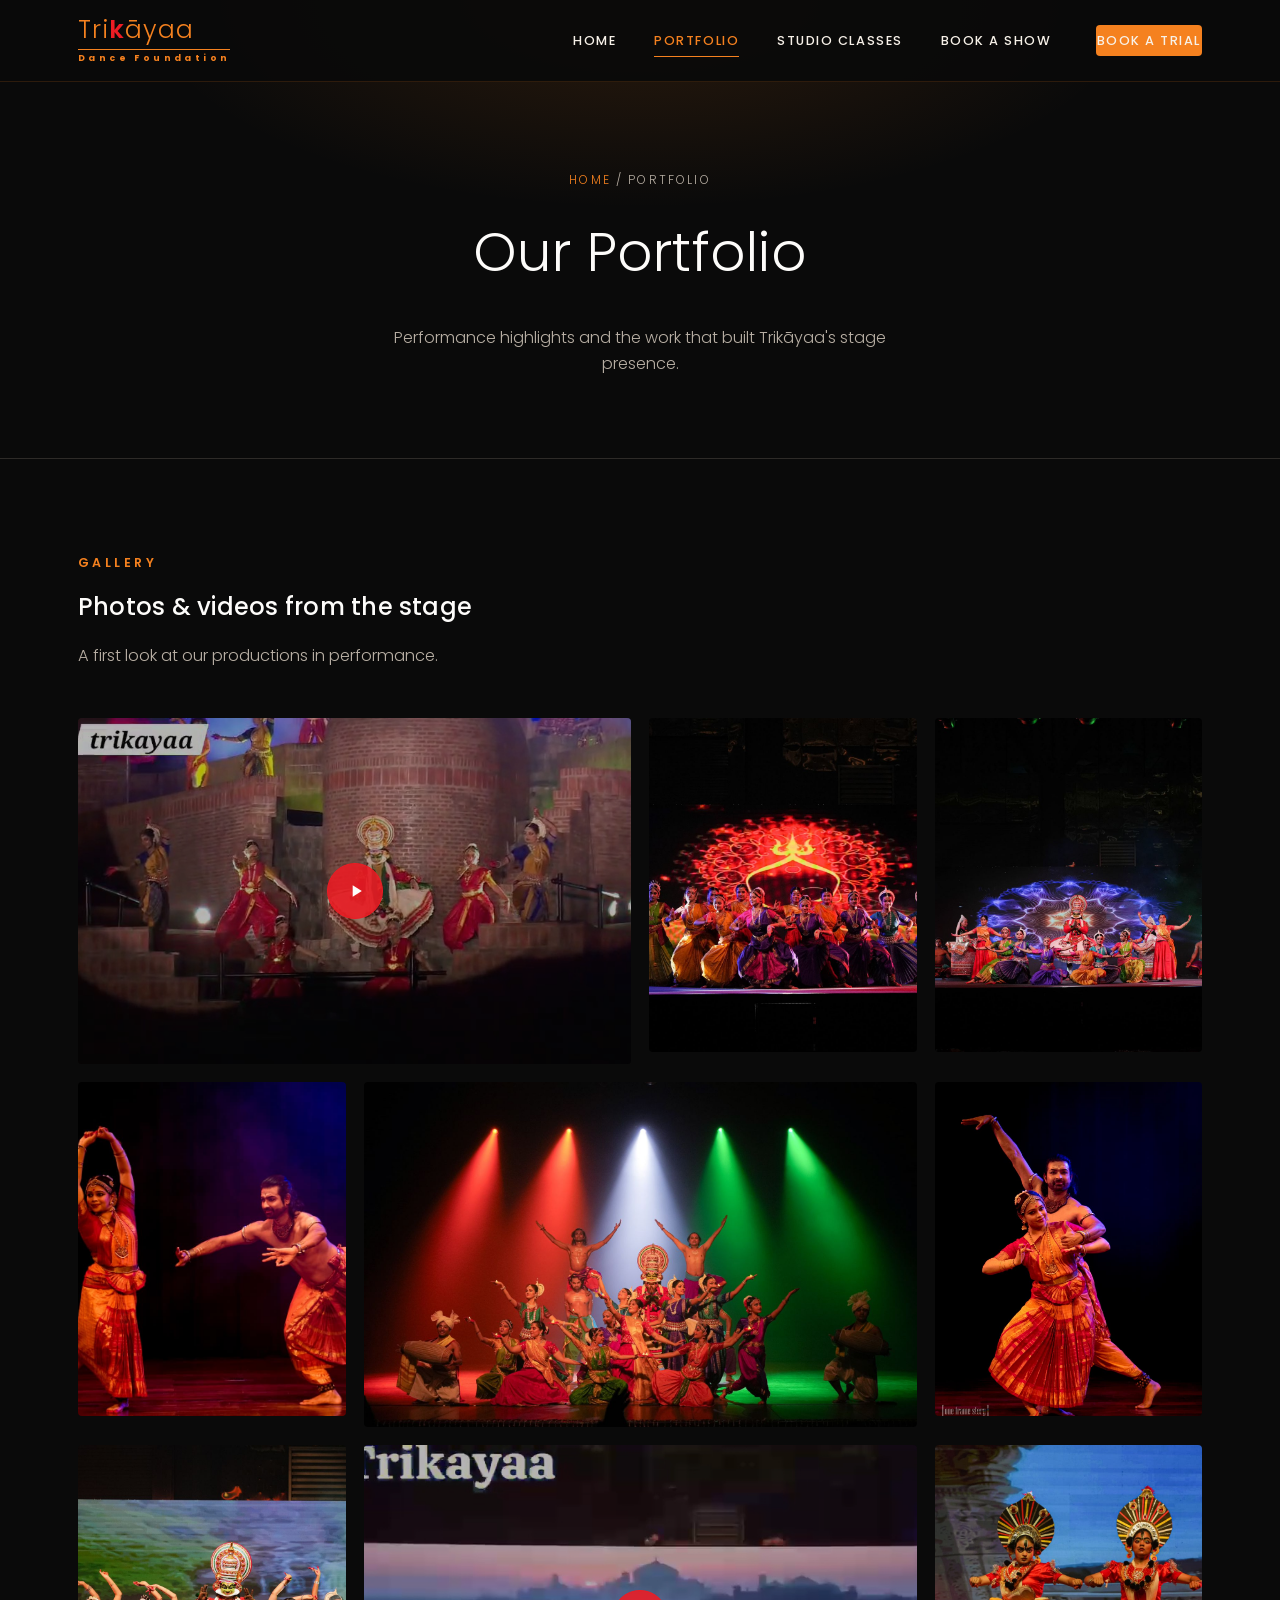
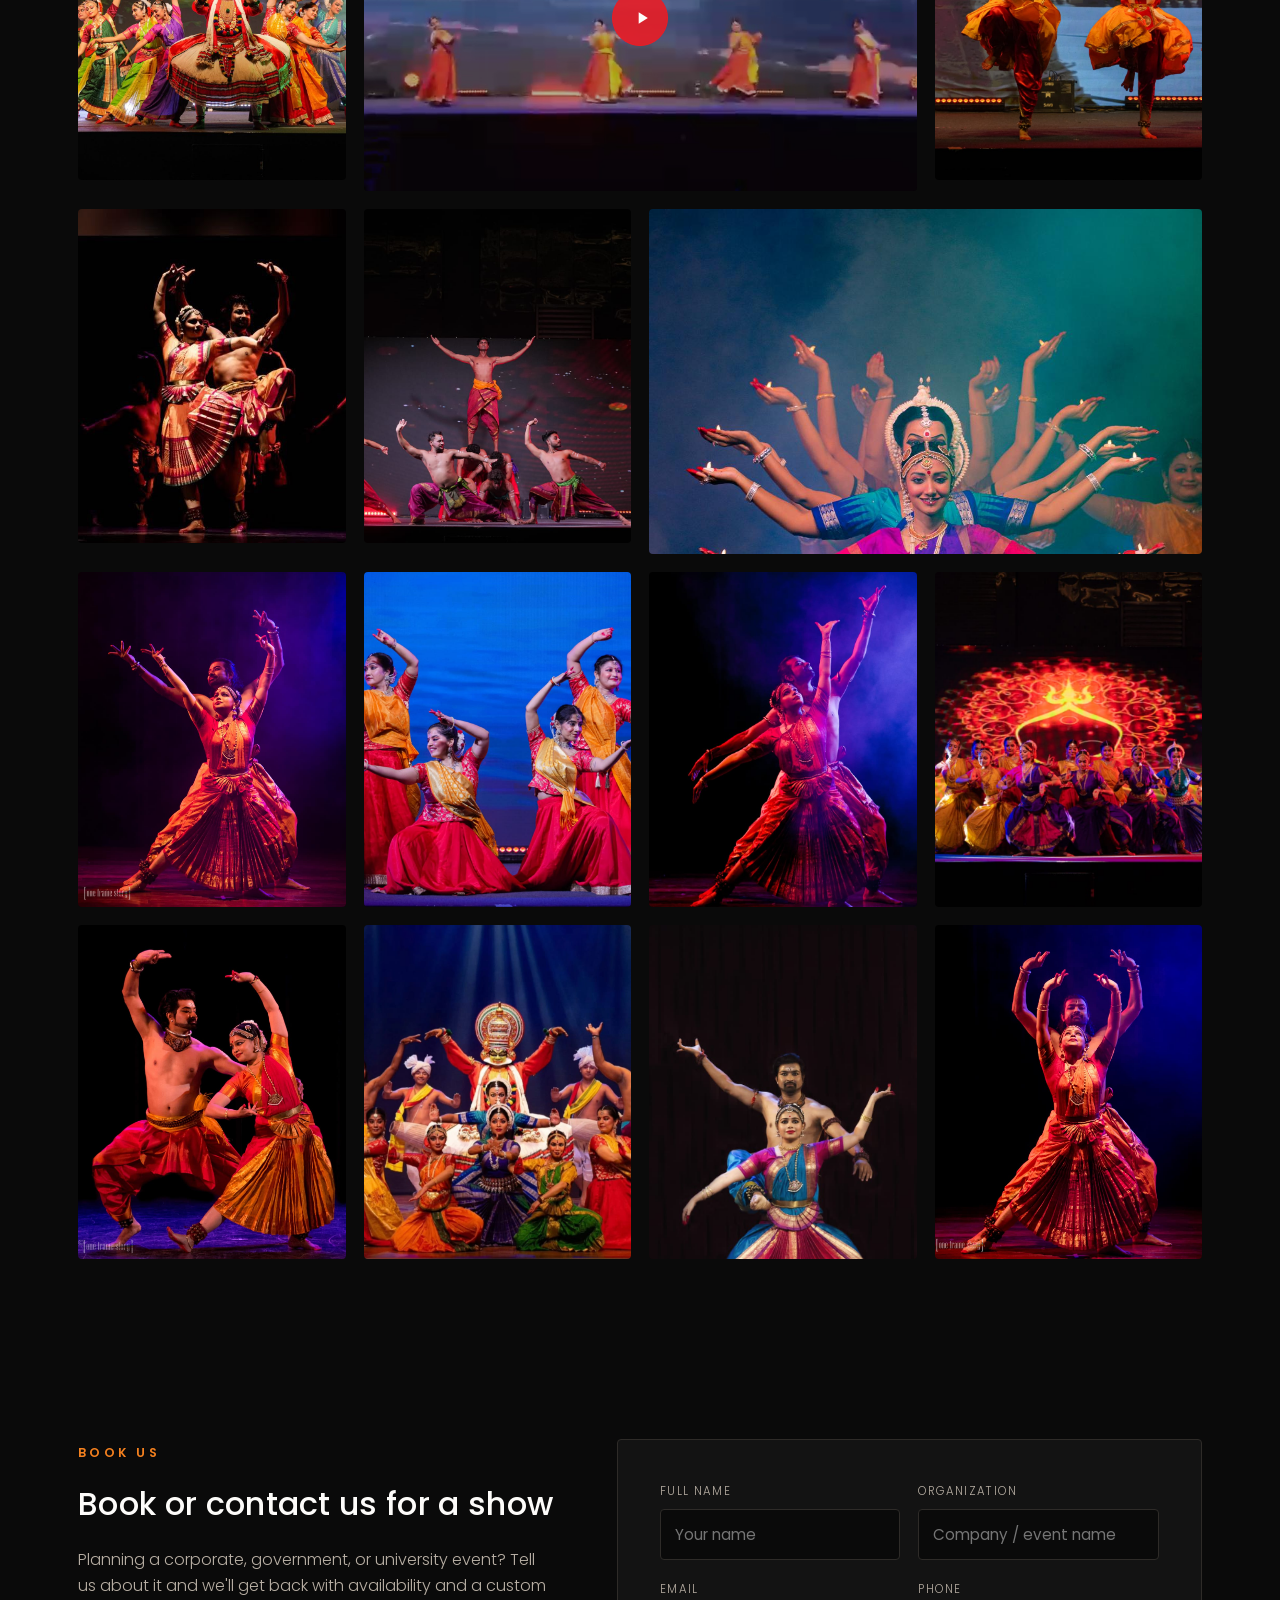
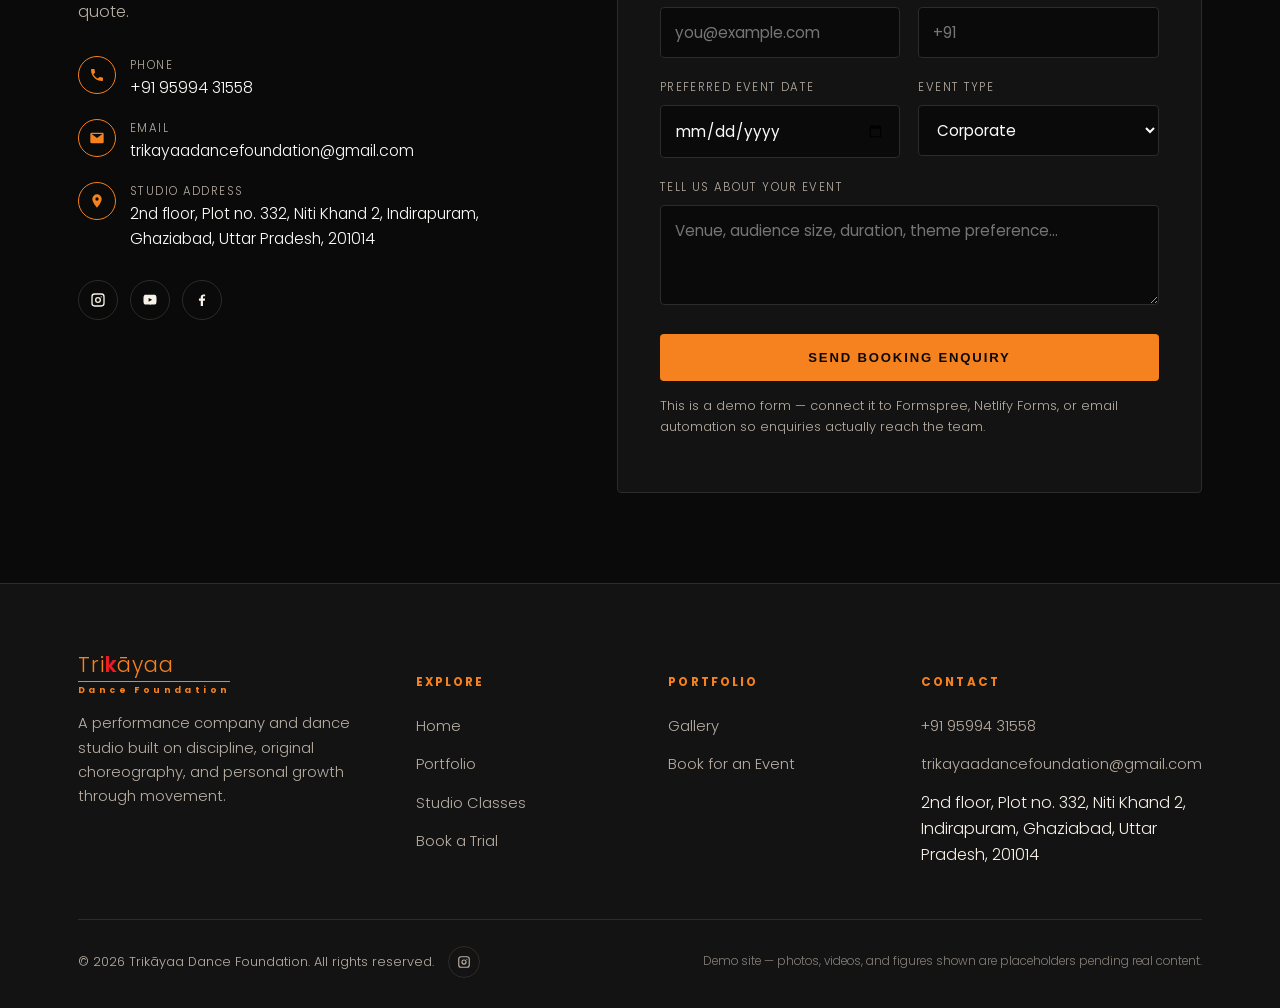
==== commit f458cba5: "Fix director name spelling, add homepage thumbnails and Instagram link - Correct Rakesh to Rakessh t" ====
--- a/portfolio.html
+++ b/portfolio.html
@@ -133,7 +133,7 @@
           </div>
         </div>
         <div class="social-row">
-          <a href="#" aria-label="Instagram"><svg viewBox="0 0 24 24"><path d="M7 2h10a5 5 0 015 5v10a5 5 0 01-5 5H7a5 5 0 01-5-5V7a5 5 0 015-5zm0 2a3 3 0 00-3 3v10a3 3 0 003 3h10a3 3 0 003-3V7a3 3 0 00-3-3H7zm5 3.5a4.5 4.5 0 110 9 4.5 4.5 0 010-9zm0 2a2.5 2.5 0 100 5 2.5 2.5 0 000-5zm4.8-3.2a1 1 0 110 2 1 1 0 010-2z"/></svg></a>
+          <a href="https://www.instagram.com/trikayaadancefoundation" target="_blank" rel="noopener noreferrer" aria-label="Instagram"><svg viewBox="0 0 24 24"><path d="M7 2h10a5 5 0 015 5v10a5 5 0 01-5 5H7a5 5 0 01-5-5V7a5 5 0 015-5zm0 2a3 3 0 00-3 3v10a3 3 0 003 3h10a3 3 0 003-3V7a3 3 0 00-3-3H7zm5 3.5a4.5 4.5 0 110 9 4.5 4.5 0 010-9zm0 2a2.5 2.5 0 100 5 2.5 2.5 0 000-5zm4.8-3.2a1 1 0 110 2 1 1 0 010-2z"/></svg></a>
           <a href="#" aria-label="YouTube"><svg viewBox="0 0 24 24"><path d="M21.6 7.2s-.2-1.5-.8-2.1c-.8-.8-1.7-.8-2.1-.9C15.9 4 12 4 12 4s-3.9 0-6.7.2c-.4 0-1.3.1-2.1.9-.6.6-.8 2.1-.8 2.1S2.2 9 2.2 10.7v1.6c0 1.8.2 3.5.2 3.5s.2 1.5.8 2.1c.8.8 1.8.8 2.3.9 1.7.1 6.5.2 6.5.2s3.9 0 6.7-.2c.4 0 1.3-.1 2.1-.9.6-.6.8-2.1.8-2.1s.2-1.7.2-3.5v-1.6c0-1.7-.2-3.5-.2-3.5zM9.9 14.6V8.9l5.4 2.9-5.4 2.8z"/></svg></a>
           <a href="#" aria-label="Facebook"><svg viewBox="0 0 24 24"><path d="M13.5 21v-8h2.7l.4-3.1h-3.1V8c0-.9.25-1.5 1.55-1.5H16.7V3.7C16.4 3.66 15.4 3.57 14.2 3.57c-2.4 0-4.1 1.47-4.1 4.17v2.15H7.4v3.1h2.7V21h3.4z"/></svg></a>
         </div>
@@ -208,7 +208,12 @@
       </div>
     </div>
     <div class="footer-bottom">
-      <span>© 2026 Trikāyaa Dance Foundation. All rights reserved.</span>
+      <div class="footer-bottom-left">
+        <span>© 2026 Trikāyaa Dance Foundation. All rights reserved.</span>
+        <a href="https://www.instagram.com/trikayaadancefoundation" target="_blank" rel="noopener noreferrer" class="footer-social" aria-label="Instagram">
+          <svg viewBox="0 0 24 24"><path d="M7 2h10a5 5 0 015 5v10a5 5 0 01-5 5H7a5 5 0 01-5-5V7a5 5 0 015-5zm0 2a3 3 0 00-3 3v10a3 3 0 003 3h10a3 3 0 003-3V7a3 3 0 00-3-3H7zm5 3.5a4.5 4.5 0 110 9 4.5 4.5 0 010-9zm0 2a2.5 2.5 0 100 5 2.5 2.5 0 000-5zm4.8-3.2a1 1 0 110 2 1 1 0 010-2z"/></svg>
+        </a>
+      </div>
       <span class="disclaimer">Demo site — photos, videos, and figures shown are placeholders pending real content.</span>
     </div>
   </div>
--- a/css/style.css
+++ b/css/style.css
@@ -294,7 +294,8 @@
 .pillar-card .tag { color: var(--orange); font-size: .75rem; letter-spacing: .22em; text-transform: uppercase; font-weight: 600; }
 .pillar-card h3 { font-size: 1.7rem; }
 .pillar-card p { color: var(--muted); flex-grow: 1; }
-.pillar-thumb { aspect-ratio: 16/10; margin-bottom: 6px; }
+.pillar-thumb { aspect-ratio: 16/10; margin-bottom: 6px; overflow: hidden; border-radius: var(--radius); }
+.pillar-thumb img { width: 100%; height: 100%; object-fit: cover; object-position: center top; display: block; }
 
 /* ---------- Feature grid ---------- */
 .feature-grid { display: grid; grid-template-columns: repeat(3, 1fr); gap: 34px; }
@@ -576,6 +577,15 @@
   font-size: .8rem; color: var(--muted);
 }
 .footer-bottom .disclaimer { font-size: .74rem; opacity: .7; max-width: 640px; }
+.footer-bottom-left { display: flex; align-items: center; gap: 14px; flex-wrap: wrap; }
+.footer-social {
+  width: 32px; height: 32px; border: 1px solid var(--line); border-radius: 50%;
+  display: flex; align-items: center; justify-content: center;
+  flex-shrink: 0; transition: all .2s ease;
+}
+.footer-social:hover { border-color: var(--orange); background: var(--orange); }
+.footer-social svg { width: 14px; height: 14px; fill: var(--muted); transition: fill .2s ease; }
+.footer-social:hover svg { fill: var(--black); }
 
 /* ---------- Lightbox ---------- */
 .lightbox {
